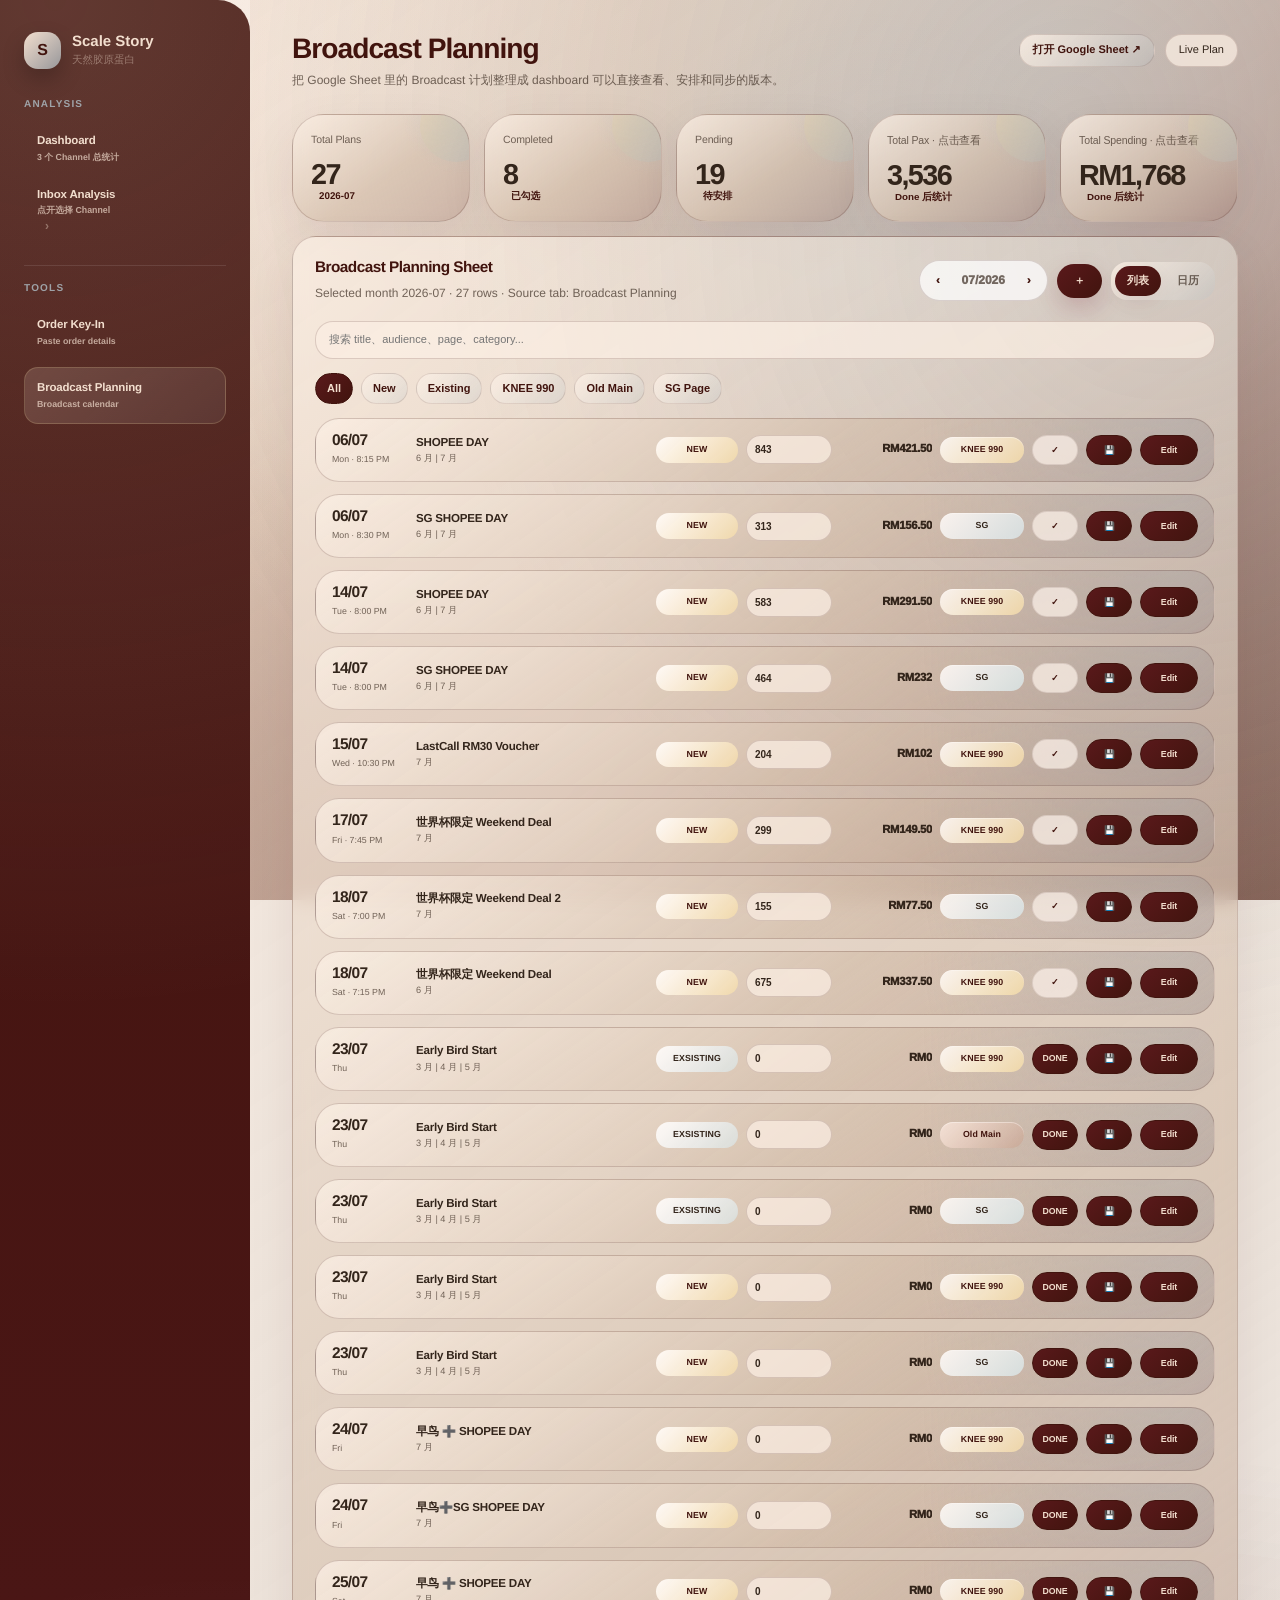
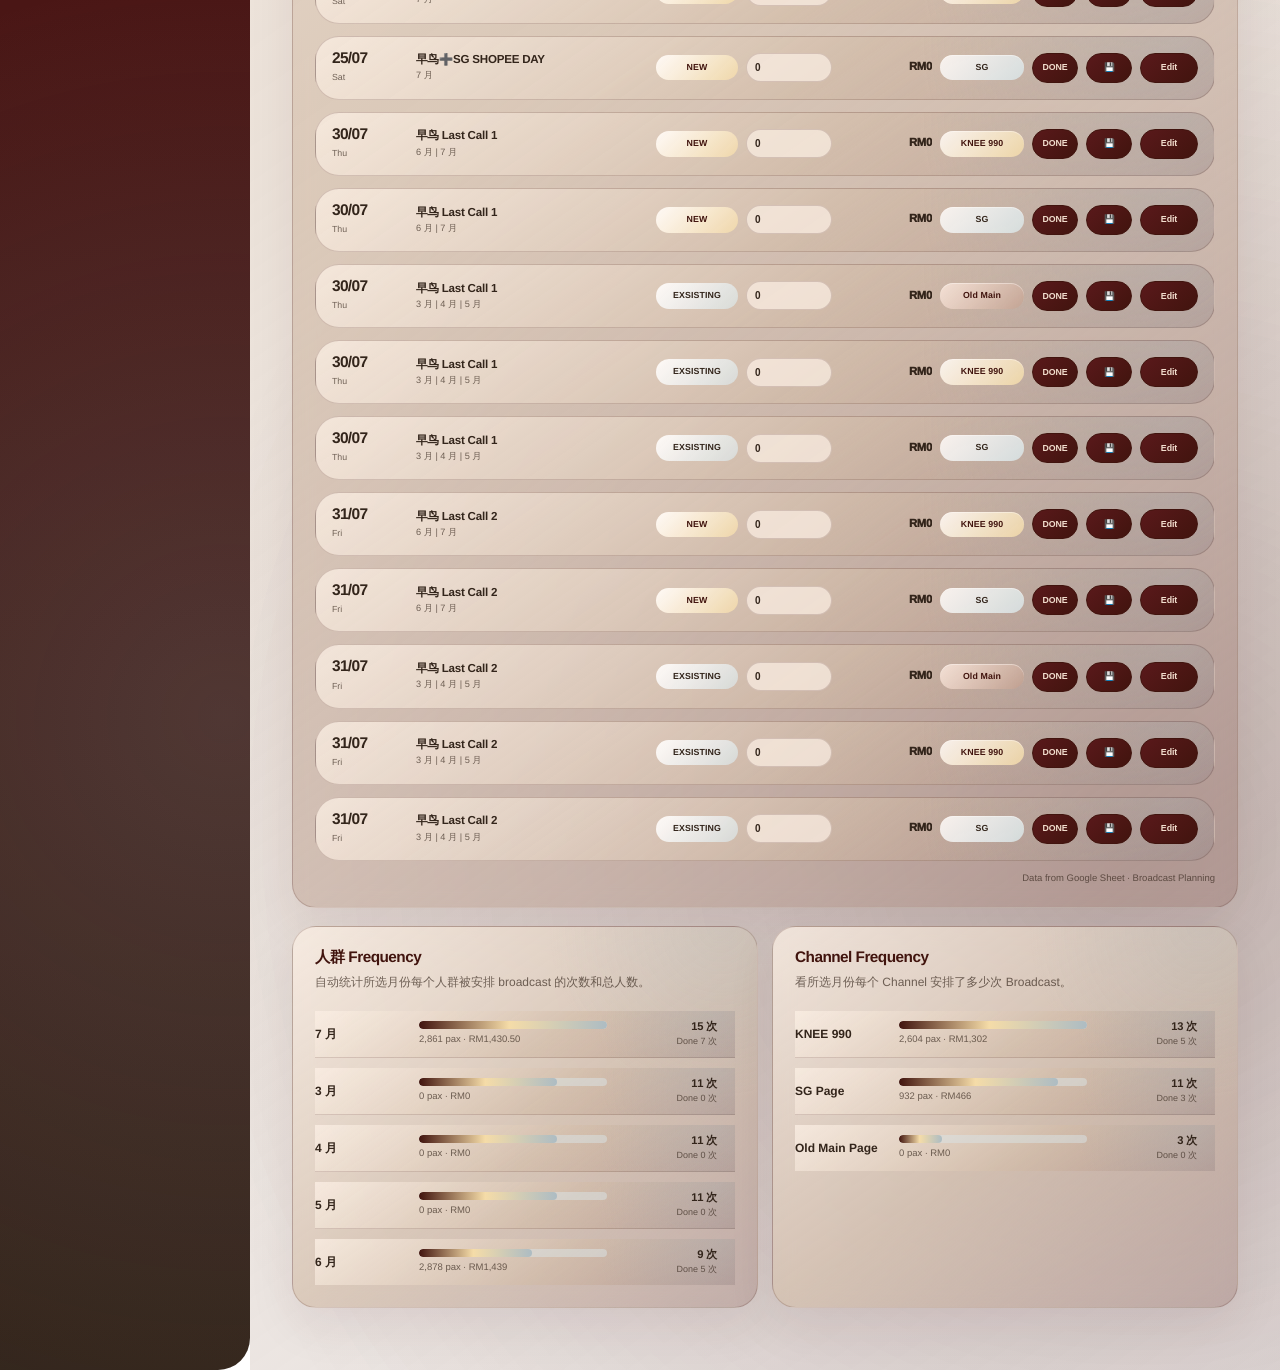
==== broadcast-planning-preview.html @ 32d2777b "Approved dashboard version before authentication" ====
<!doctype html>
<html lang="zh-Hans">
<head>
  <meta charset="utf-8" />
  <meta name="viewport" content="width=device-width, initial-scale=1" />
  <title>Scale Story · Broadcast Planning</title>
  <style>
    :root {
      --ink:#2a1419;
      --muted:#8f7379;
      --cream:#fbf4ef;
      --card:rgba(255,250,247,.9);
      --wine:#6f1027;
      --wine-dark:#2a0610;
      --wine-soft:#ead0d6;
      --gold:#c99a45;
      --rose:#b94f62;
      --pink:#f6dbe2;
      --blush:#f5e5e4;
      --line:#ead9d6;
    }
    * { box-sizing:border-box; }
    body {
      margin:0;
      min-width:1080px;
      color:var(--ink);
      font-family:Inter, ui-sans-serif, -apple-system, BlinkMacSystemFont, "Segoe UI", "PingFang SC", sans-serif;
      background:
        radial-gradient(circle at 76% 2%, rgba(111,16,39,.18), transparent 32%),
        radial-gradient(circle at 13% 88%, rgba(201,154,69,.16), transparent 28%),
        linear-gradient(135deg, #fff8f2 0%, #f5e7e2 52%, #f9f1eb 100%);
    }
    .shell { display:grid; grid-template-columns:250px 1fr; min-height:100vh; }
    aside {
      width:250px;
      min-width:250px;
      flex:none;
      padding:32px 24px;
      background:
        radial-gradient(circle at 20% 0%, rgba(201,154,69,.18), transparent 32%),
        linear-gradient(180deg, #350713 0%, #1d050b 100%);
      color:white;
      display:flex;
      flex-direction:column;
    }
    .brand { display:flex; align-items:center; gap:11px; margin-bottom:30px; }
    .logo {
      width:37px; height:37px; border-radius:12px;
      background:linear-gradient(135deg,var(--gold),#f0d39a);
      color:var(--wine-dark); display:grid; place-items:center;
      font-weight:900; box-shadow:0 10px 22px rgba(0,0,0,.22);
    }
    .brand strong { display:block; font-size:15px; }
    .brand span { font-size:11px; opacity:.58; }
    .account-label { margin:0 0 9px; color:rgba(255,255,255,.48); font-size:10px; font-weight:800; letter-spacing:.12em; }
    .account-list, .tool-list { display:grid; gap:6px; }
    .side-button, .tool-list a {
      display:block;
      width:100%;
      border:1px solid transparent;
      background:transparent;
      color:rgba(255,255,255,.72);
      padding:11px 12px;
      border-radius:12px;
      min-height:47px;
      text-align:left;
      text-decoration:none;
      cursor:pointer;
      font:inherit;
      transition:none;
    }
    .side-button:hover, .tool-list a:hover { border-color:transparent; background:transparent; color:rgba(255,255,255,.72); }
    .side-button.active, .tool-list a.active {
      border-color:rgba(255,255,255,.14);
      background:rgba(255,255,255,.12);
      color:rgba(255,255,255,.72);
    }
    .account-list > a.side-button.active { color:rgba(255,255,255,.72); }
    .side-button b, .tool-list a b { display:block; font-size:12px; line-height:1.35; }
    .side-button small, .tool-list a span { display:block; margin-top:4px; font-size:9px; opacity:.62; font-weight:650; }
    .analysis-toggle { display:flex; align-items:center; justify-content:space-between; }
    .analysis-toggle .chevron { opacity:.45; }
    .channel-list { margin:2px 0 4px 10px; padding-left:8px; border-left:1px solid rgba(255,255,255,.12); display:grid; gap:6px; }
    .channel-list[hidden] { display:none !important; }
    .channel-list button { min-height:42px; padding:9px 10px; font-size:11px; }
    .side-sections { margin-top:25px; padding-top:17px; border-top:1px solid rgba(255,255,255,.1); }
    aside .side-button,
    aside .tool-list a,
    aside .channel-list a,
    aside .channel-list button {
      border-color:transparent !important;
      background:transparent !important;
      color:rgba(255,255,255,.72) !important;
      font-size:12px !important;
      transform:none !important;
      box-shadow:none !important;
      transition:none !important;
    }
    aside .account-list > .side-button,
    aside .tool-list > a {
      height:57px !important;
      min-height:57px !important;
    }
    aside .channel-list a,
    aside .channel-list button {
      height:45px !important;
      min-height:45px !important;
      font-size:11px !important;
    }
    aside .side-button:hover,
    aside .tool-list a:hover,
    aside .channel-list a:hover,
    aside .channel-list button:hover {
      border-color:transparent !important;
      background:transparent !important;
      color:rgba(255,255,255,.72) !important;
    }
    aside .side-button.active,
    aside .tool-list a.active,
    aside .channel-list a.active,
    aside .channel-list button.active {
      border-color:transparent !important;
      background:rgba(255,255,255,.12) !important;
      color:rgba(255,255,255,.72) !important;
    }
    main { padding:34px 42px 48px; }
    header { display:flex; align-items:flex-start; justify-content:space-between; margin-bottom:24px; }
    h1 { margin:0 0 7px; font-size:28px; letter-spacing:-.04em; color:var(--wine-dark); }
    .sub { color:var(--muted); font-size:13px; max-width:640px; line-height:1.6; }
    .header-actions { display:flex; gap:10px; align-items:center; }
    .pill, .ghost-button {
      padding:9px 13px;
      border-radius:999px;
      border:1px solid var(--line);
      background:rgba(255,255,255,.72);
      color:var(--ink);
      font-size:12px;
      text-decoration:none;
    }
    .ghost-button { color:var(--wine); font-weight:850; cursor:pointer; }
    .primary-button {
      border:0;
      padding:10px 17px;
      border-radius:999px;
      background:linear-gradient(135deg,var(--wine),#9b2942);
      color:white;
      font:inherit;
      font-size:11px;
      font-weight:900;
      letter-spacing:.03em;
      cursor:pointer;
      box-shadow:0 10px 24px rgba(111,16,39,.2);
    }
    .metrics { display:grid; grid-template-columns:repeat(5,1fr); gap:14px; margin-bottom:14px; }
    .card {
      background:var(--card);
      border:1px solid rgba(255,255,255,.72);
      box-shadow:0 18px 48px rgba(64,9,22,.08);
      border-radius:20px;
      backdrop-filter:blur(10px);
    }
    .metric { padding:19px 20px; position:relative; overflow:hidden; }
    button.metric { width:100%; text-align:left; color:inherit; font:inherit; cursor:pointer; }
    button.metric:hover { transform:translateY(-2px); border-color:#d8a8b2; box-shadow:0 18px 42px rgba(111,16,39,.14); }
    .metric::after {
      content:"";
      position:absolute;
      width:72px; height:72px; border-radius:50%;
      background:var(--tint,#f4dfe3);
      right:-23px; top:-25px; opacity:.58;
    }
    .metric label { display:block; font-size:12px; color:var(--muted); margin-bottom:13px; }
    .metric strong { font-size:30px; letter-spacing:-.05em; }
    .metric small { margin-left:8px; color:var(--wine); font-weight:800; font-size:11px; }
    .panel { padding:22px; }
    .panel-head { display:flex; align-items:flex-start; justify-content:space-between; gap:18px; margin-bottom:19px; }
    .panel h2 { font-size:15px; margin:0 0 6px; }
    .panel-head span { color:var(--muted); font-size:11px; line-height:1.6; }
    .toggle { display:flex; padding:4px; gap:4px; border-radius:16px; background:#f2e8e1; }
    .toggle button {
      border:0;
      border-radius:12px;
      padding:8px 12px;
      background:transparent;
      color:var(--muted);
      font:inherit;
      font-size:12px;
      font-weight:850;
      cursor:pointer;
    }
    .toggle button.active { background:white; color:var(--ink); box-shadow:0 8px 20px rgba(64,9,22,.07); }
    .filter-row { display:flex; flex-wrap:wrap; gap:8px; margin-bottom:14px; }
    .filter-row button {
      border:1px solid var(--line);
      background:rgba(255,255,255,.72);
      color:#6d555a;
      padding:8px 11px;
      border-radius:999px;
      font:inherit;
      font-size:11px;
      font-weight:850;
      cursor:pointer;
    }
    .filter-row button.active { color:var(--wine); background:#ffe9ef; border-color:#efc8d1; }
    .search-box {
      width:100%;
      border:1px solid var(--line);
      background:rgba(255,255,255,.7);
      border-radius:14px;
      padding:11px 13px;
      font:inherit;
      font-size:12px;
      margin-bottom:14px;
      outline:0;
    }
    .plan-list { display:grid; gap:10px; }
    .plan-row {
      display:grid;
      grid-template-columns:92px 1fr 100px 108px 92px 92px 80px 86px 62px;
      gap:14px;
      align-items:center;
      padding:14px 15px;
      border:1px solid var(--line);
      border-radius:18px;
      background:rgba(255,255,255,.63);
    }
    .plan-row:hover { border-color:#d8a8b2; box-shadow:0 12px 30px rgba(111,16,39,.08); }
    .date strong { display:block; font-size:18px; letter-spacing:-.04em; }
    .date span, .meta, .subtle { color:var(--muted); font-size:10px; }
    .title strong { display:block; font-size:13px; margin-bottom:4px; }
    .tag, .page-tag {
      justify-self:center;
      min-width:74px;
      text-align:center;
      padding:8px 12px;
      border-radius:999px;
      background:#f3ece6;
      color:#776761;
      font-size:10px;
      font-weight:900;
      text-transform:uppercase;
    }
    .tag.new { background:#ffe1e9; color:var(--wine); }
    .page-tag { background:#f9dfe7; color:#9a1736; text-transform:none; }
    .amount { text-align:right; font-weight:950; font-size:13px; }
    .pax-input {
      width:92px;
      border:1px solid var(--line);
      border-radius:12px;
      background:rgba(255,255,255,.82);
      padding:8px 10px;
      color:var(--ink);
      font:inherit;
      font-size:11px;
      font-weight:850;
      outline:0;
    }
    .done-toggle {
      justify-self:end;
      border:1px solid var(--line);
      background:rgba(255,255,255,.78);
      color:var(--muted);
      border-radius:999px;
      padding:8px 10px;
      font:inherit;
      font-size:10px;
      font-weight:900;
      cursor:pointer;
      white-space:nowrap;
    }
    .done-toggle.done { background:#fff0d8; color:#7d4c00; border-color:#ead4a8; }
    .copy-toggle {
      justify-self:end;
      border:1px solid #d8a8b2;
      background:rgba(255,255,255,.78);
      color:var(--wine);
      border-radius:999px;
      padding:8px 10px;
      font:inherit;
      font-size:10px;
      font-weight:900;
      cursor:pointer;
      white-space:nowrap;
    }
    .copy-toggle.saved { background:#ffe9ef; }
    .edit-toggle {
      justify-self:end;
      border:1px solid var(--line);
      background:rgba(255,255,255,.78);
      color:var(--muted);
      border-radius:999px;
      padding:8px 10px;
      font:inherit;
      font-size:10px;
      font-weight:900;
      cursor:pointer;
      white-space:nowrap;
    }
    .delete-button {
      border:1px solid #e3b9c1;
      background:#fff4f4;
      color:var(--wine);
      border-radius:999px;
      padding:10px 14px;
      font:inherit;
      font-size:11px;
      font-weight:900;
      cursor:pointer;
    }
    .copy-box {
      width:100%;
      min-height:82px;
      resize:vertical;
      border:1px solid var(--line);
      border-radius:15px;
      background:rgba(255,255,255,.72);
      padding:12px;
      color:var(--ink);
      font:inherit;
      font-size:12px;
      outline:0;
    }
    .copy-box:focus { border-color:#d8a8b2; box-shadow:0 0 0 3px rgba(111,16,39,.08); }
    .calendar { display:none; grid-template-columns:repeat(7,1fr); gap:10px; }
    .calendar.active { display:grid; }
    .calendar-weekday {
      padding:0 4px 4px;
      color:var(--muted);
      font-size:10px;
      font-weight:900;
      text-align:center;
      letter-spacing:.05em;
    }
    .day-card {
      min-height:128px;
      padding:12px;
      border:1px solid var(--line);
      border-radius:18px;
      background:rgba(255,255,255,.56);
    }
    .day-card.muted-day { opacity:.45; }
    .day-card h3 { margin:0 0 12px; font-size:15px; }
    .day-card h3 span { color:var(--muted); font-size:10px; font-weight:700; margin-left:5px; }
    .event {
      margin-top:9px;
      padding:10px;
      border-radius:11px;
      background:#fff4d3;
      border-left:4px solid var(--wine-dark);
      font-size:11px;
      line-height:1.4;
    }
    .event.new { background:#ffe8ef; border-left-color:var(--rose); }
    .event small { display:block; color:#765f65; margin-top:4px; }
    .no-event { color:#b3a2a6; font-size:10px; }
    .empty { color:#9c8a8f; padding:18px; text-align:center; }
    .sheet-note { margin-top:12px; color:var(--muted); font-size:10px; text-align:right; }
    .month-control {
      position:relative;
      display:inline-flex;
      align-items:center;
      gap:8px;
      padding:5px 10px;
      border:1px solid var(--line);
      border-radius:999px;
      background:rgba(255,255,255,.72);
      color:var(--wine);
      font-size:11px;
      font-weight:900;
    }
    .month-control button {
      border:0;
      background:transparent;
      color:var(--wine);
      cursor:pointer;
      font:inherit;
      font-size:17px;
      font-weight:950;
      padding:3px 6px;
    }
    .month-control span {
      min-width:80px;
      color:var(--ink);
      text-align:center;
      font-size:12px;
      font-weight:950;
      cursor:pointer;
      padding:5px 8px;
      border-radius:999px;
    }
    .month-control span:hover { background:#fff0f0; color:var(--wine); }
    .month-popover {
      position:absolute;
      top:calc(100% + 8px);
      right:0;
      z-index:30;
      width:238px;
      border:1px solid var(--line);
      border-radius:22px;
      background:rgba(255,250,248,.98);
      box-shadow:0 20px 45px rgba(62,10,27,.16);
      padding:12px;
    }
    .month-popover[hidden] { display:none; }
    .month-picker-grid { display:grid; grid-template-columns:repeat(4,1fr); gap:10px; }
    .month-choice {
      border:1px solid var(--line);
      background:rgba(255,255,255,.78);
      border-radius:14px;
      padding:12px;
      color:var(--ink);
      font:inherit;
      font-weight:900;
      cursor:pointer;
    }
    .month-choice.active { background:var(--wine); color:white; border-color:var(--wine); }
    .year-row { display:flex; align-items:center; justify-content:space-between; gap:10px; }
    .year-row button {
      border:1px solid var(--line);
      background:rgba(255,255,255,.78);
      color:var(--wine);
      width:36px;
      height:34px;
      border-radius:12px;
      font:inherit;
      font-weight:950;
      cursor:pointer;
    }
    .year-row strong {
      flex:1;
      text-align:center;
      padding:10px;
      border-radius:12px;
      background:#fff5f5;
    }
    .insights { display:grid; grid-template-columns:1fr 1fr; gap:14px; margin-top:18px; margin-bottom:14px; }
    .frequency-list { display:grid; gap:10px; }
    .frequency-row {
      display:grid;
      grid-template-columns:92px 1fr 110px;
      gap:12px;
      align-items:center;
      padding:10px 0;
      border-bottom:1px solid #edf0ec;
    }
    .frequency-row:last-child { border-bottom:0; }
    .frequency-row b { font-size:12px; }
    .frequency-row span { color:var(--muted); font-size:10px; }
    .frequency-numbers { display:grid; gap:2px; justify-items:end; font-size:10px; color:var(--muted); }
    .frequency-numbers b { color:var(--wine); font-size:12px; }
    .mini-track { height:8px; border-radius:999px; background:#edf0ec; overflow:hidden; }
    .mini-bar { height:100%; width:var(--w); border-radius:999px; background:linear-gradient(90deg,var(--wine),var(--rose)); }
    .form-panel { margin-bottom:14px; }
    .form-panel[hidden] { display:none; }
    .form-grid { display:grid; grid-template-columns:repeat(4,1fr); gap:12px; }
    .field { display:grid; gap:6px; }
    .field.wide { grid-column:span 2; }
    .field.full { grid-column:1 / -1; }
    .field label { color:var(--muted); font-size:10px; font-weight:850; letter-spacing:.04em; text-transform:uppercase; }
    .field input, .field select, .field textarea {
      width:100%;
      border:1px solid var(--line);
      border-radius:13px;
      background:rgba(255,255,255,.78);
      padding:11px 12px;
      color:var(--ink);
      font:inherit;
      font-size:12px;
      outline:0;
    }
    .quick-input {
      width:100%;
      min-height:62px;
      resize:vertical;
      border:1px solid var(--line);
      border-radius:15px;
      background:rgba(255,255,255,.78);
      padding:12px;
      color:var(--ink);
      font:inherit;
      font-size:12px;
      outline:0;
    }
    .field input:focus, .field select:focus, .field textarea:focus { border-color:#d8a8b2; box-shadow:0 0 0 3px rgba(111,16,39,.08); }
    .audience-picks { display:flex; flex-wrap:wrap; gap:7px; }
    .audience-picks label {
      display:inline-flex;
      align-items:center;
      gap:6px;
      padding:8px 10px;
      border:1px solid var(--line);
      border-radius:999px;
      background:rgba(255,255,255,.7);
      color:#6d555a;
      font-size:11px;
      font-weight:850;
      cursor:pointer;
    }
    .audience-picks input { width:auto; accent-color:var(--wine); }
    .form-actions { display:flex; justify-content:space-between; align-items:center; gap:12px; margin-top:14px; }
    .done-check {
      display:inline-flex;
      align-items:center;
      gap:8px;
      color:var(--muted);
      font-size:12px;
      font-weight:850;
    }
    .done-check input { width:16px; height:16px; accent-color:var(--wine); }
    .secondary-button {
      border:1px solid #d8a8b2;
      padding:10px 14px;
      border-radius:999px;
      background:rgba(255,255,255,.82);
      color:var(--wine);
      font:inherit;
      font-size:11px;
      font-weight:900;
      cursor:pointer;
    }
    .spend-preview {
      display:inline-flex;
      align-items:center;
      gap:8px;
      padding:9px 13px;
      border-radius:999px;
      background:#fff0f0;
      color:var(--wine);
      font-size:12px;
      font-weight:900;
    }
    .panel-actions { display:flex; align-items:center; gap:9px; }
    dialog { width:min(560px,calc(100vw - 40px)); max-height:min(82vh,720px); padding:0; border:0; border-radius:20px; color:var(--ink); box-shadow:0 28px 80px rgba(64,9,22,.28); overflow:hidden; }
    dialog::backdrop { background:rgba(42,6,16,.42); backdrop-filter:blur(3px); }
    .dialog-head { display:flex; align-items:center; justify-content:space-between; padding:18px 20px; border-bottom:1px solid var(--line); background:#fffafa; }
    .dialog-head h2 { margin:0; font-size:16px; }
    .dialog-head button { border:0; background:#f3e7e9; color:var(--ink); width:30px; height:30px; border-radius:9px; cursor:pointer; }
    .dialog-body { padding:18px 20px 20px; display:grid; gap:12px; }
    .channel-total-row { display:grid; grid-template-columns:1fr auto; gap:12px; padding:12px 0; border-bottom:1px solid #edf0ec; }
    .channel-total-row:last-child { border-bottom:0; }
    .channel-total-row b { font-size:13px; }
    .channel-total-row span { color:var(--muted); font-size:11px; }
    .detail-grid { display:grid; grid-template-columns:repeat(2,minmax(0,1fr)); gap:10px; }
    .detail-item { padding:12px; border-radius:16px; border:1px solid var(--line); background:rgba(255,250,247,.56); }
    .detail-item label { display:block; margin-bottom:5px; color:var(--muted); font-size:10px; font-weight:900; letter-spacing:.08em; text-transform:uppercase; }
    .detail-item strong { display:block; color:var(--ink); font-size:14px; line-height:1.25; word-break:break-word; }
    .detail-copy { padding:13px; border-radius:16px; border:1px solid var(--line); background:rgba(245,220,168,.22); color:var(--muted); font-size:12px; line-height:1.55; white-space:pre-wrap; max-height:150px; overflow:auto; }
    .detail-actions { display:flex; flex-wrap:wrap; justify-content:flex-end; gap:10px; padding-top:4px; }
    .event { cursor:pointer; border:0; text-align:left; width:100%; font:inherit; color:inherit; }
    .event:focus-visible { outline:2px solid var(--wine); outline-offset:3px; }
    .reminder-item { padding:12px; border-radius:14px; background:#fff4f4; border:1px solid #efd1d6; }
    .reminder-item b { display:block; margin-bottom:4px; }
    /* Sidebar lock: keep the left navigation visually identical on every page. */
    .shell { grid-template-columns:250px minmax(0,1fr) !important; }
    aside {
      width:250px !important;
      min-width:250px !important;
      max-width:250px !important;
      padding:32px 24px !important;
      background:
        radial-gradient(circle at 20% 0%, rgba(201,154,69,.18), transparent 32%),
        linear-gradient(180deg, #350713 0%, #1d050b 100%) !important;
      color:white !important;
      overflow:hidden !important;
    }
    aside, aside * { transition:none !important; animation:none !important; transform:none !important; box-sizing:border-box !important; }
    aside .brand { height:37px !important; margin:0 0 30px !important; gap:11px !important; }
    aside .brand strong { font-size:15px !important; line-height:1.25 !important; color:white !important; }
    aside .brand span { font-size:11px !important; line-height:1.25 !important; color:rgba(255,255,255,.58) !important; }
    aside .account-label,
    aside .side-title { height:12px !important; line-height:12px !important; margin:0 0 9px !important; color:rgba(255,255,255,.48) !important; font-size:10px !important; font-weight:850 !important; letter-spacing:.12em !important; }
    aside .account-list,
    aside .tool-list,
    aside .nav-list { display:grid !important; gap:6px !important; margin:0 !important; }
    aside .side-sections { margin-top:25px !important; padding-top:17px !important; border-top:1px solid rgba(255,255,255,.1) !important; }
    aside .side-button,
    aside .account-list > a,
    aside .account-list > button,
    aside .tool-list > a,
    aside .tool-list > button,
    aside .nav-list > a,
    aside .nav-list > button {
      display:flex !important;
      flex-direction:column !important;
      justify-content:center !important;
      align-items:flex-start !important;
      width:100% !important;
      height:57px !important;
      min-height:57px !important;
      max-height:57px !important;
      margin:0 !important;
      padding:0 12px !important;
      border:1px solid transparent !important;
      border-radius:14px !important;
      background:transparent !important;
      box-shadow:none !important;
      outline:none !important;
      color:rgba(255,255,255,.72) !important;
      text-align:left !important;
      text-decoration:none !important;
      font:inherit !important;
      font-size:12px !important;
      font-weight:850 !important;
      line-height:1.35 !important;
    }
    aside .analysis-toggle,
    aside .account-toggle { flex-direction:row !important; align-items:center !important; justify-content:space-between !important; }
    aside .analysis-toggle > span:first-child,
    aside .account-toggle > span:first-child { display:flex !important; flex-direction:column !important; justify-content:center !important; }
    aside .channel-list {
      display:grid !important;
      gap:6px !important;
      margin:2px 0 4px 10px !important;
      padding-left:8px !important;
      border-left:1px solid rgba(255,255,255,.12) !important;
    }
    aside .channel-list[hidden] { display:none !important; }
    aside .channel-list a,
    aside .channel-list button {
      display:flex !important;
      flex-direction:column !important;
      justify-content:center !important;
      align-items:flex-start !important;
      width:100% !important;
      height:45px !important;
      min-height:45px !important;
      max-height:45px !important;
      margin:0 !important;
      padding:0 10px !important;
      border:1px solid transparent !important;
      border-radius:12px !important;
      background:transparent !important;
      color:rgba(255,255,255,.72) !important;
      text-align:left !important;
      text-decoration:none !important;
      font:inherit !important;
      font-size:11px !important;
      font-weight:850 !important;
      line-height:1.35 !important;
      box-shadow:none !important;
      outline:none !important;
    }
    aside b { color:inherit !important; }
    aside b { display:block !important; margin:0 !important; font-size:12px !important; line-height:1.35 !important; font-weight:900 !important; }
    aside small,
    aside .tool-list a span,
    aside .nav-list small,
    aside .account-list small,
    aside .channel-list small { display:block !important; margin:4px 0 0 !important; color:rgba(255,255,255,.55) !important; font-size:9px !important; line-height:1.25 !important; font-weight:650 !important; opacity:1 !important; }
    aside a:hover,
    aside button:hover,
    aside a:focus,
    aside button:focus { background:transparent !important; border-color:transparent !important; color:rgba(255,255,255,.72) !important; box-shadow:none !important; outline:none !important; }
    aside a.active,
    aside button.active { background:rgba(255,255,255,.12) !important; border-color:transparent !important; color:rgba(255,255,255,.72) !important; box-shadow:none !important; }
    aside a[href$="index.html"].active b,
    aside a[href$="index.html"].active small { color:#f0d39a !important; }
    /* Broadcast layout repair: keep every row inside the Raw Oak panel. */
    main { overflow-x:hidden !important; }
    header { margin-top:0 !important; }
    .metrics {
      grid-template-columns:repeat(5, minmax(0, 1fr)) !important;
      gap:16px !important;
    }
    .metric {
      min-width:0 !important;
      padding:20px 20px !important;
    }
    .metric label,
    .metric small {
      overflow-wrap:anywhere !important;
    }
    .panel {
      max-width:100% !important;
      overflow:hidden !important;
      border-radius:24px !important;
    }
    .panel-head {
      align-items:center !important;
      gap:12px !important;
      flex-wrap:wrap !important;
    }
    .panel-actions {
      margin-left:auto !important;
      flex-wrap:wrap !important;
      justify-content:flex-end !important;
    }
    .plan-list {
      width:100% !important;
      overflow:hidden !important;
      gap:12px !important;
    }
    .plan-row {
      width:100% !important;
      max-width:100% !important;
      min-width:0 !important;
      overflow:hidden !important;
      grid-template-columns:76px minmax(150px, 1fr) 82px 86px 92px 84px 46px 46px 58px !important;
      gap:8px !important;
      padding:14px 16px !important;
      border-radius:20px !important;
    }
    .plan-row > * { min-width:0 !important; }
    .title strong,
    .title .meta {
      overflow:hidden !important;
      text-overflow:ellipsis !important;
    }
    .tag,
    .page-tag {
      min-width:0 !important;
      width:100% !important;
      padding:8px 8px !important;
      overflow:hidden !important;
      text-overflow:ellipsis !important;
      white-space:nowrap !important;
    }
    .pax-input {
      width:100% !important;
      min-width:0 !important;
    }
    .amount {
      text-align:right !important;
      white-space:nowrap !important;
      overflow:hidden !important;
      text-overflow:ellipsis !important;
    }
    .done-toggle,
    .copy-toggle,
    .edit-toggle {
      justify-self:stretch !important;
      width:100% !important;
      min-width:0 !important;
      padding:8px 6px !important;
      text-align:center !important;
    }
    
  </style>
  <link rel="stylesheet" href="theme-luxe.css" />
</head>
<body>
  <div class="shell">
    <aside>
      <div class="brand">
        <div class="logo">S</div>
        <div><strong>Scale Story</strong><span>天然胶原蛋白</span></div>
      </div>

      <div class="account-label">ANALYSIS</div>
      <div class="account-list">
        <a class="side-button" href="http://127.0.0.1:4173/index.html"><b>Dashboard</b><small>3 个 Channel 总统计</small></a>
        <button class="side-button analysis-toggle" id="analysisToggle" type="button" aria-expanded="false" aria-controls="analysisChannels">
          <span><b>Inbox Analysis</b><small>点开选择 Channel</small></span>
          <span class="chevron">›</span>
        </button>
        <div class="channel-list" id="analysisChannels" hidden>
          <a class="side-button" href="http://127.0.0.1:4173/index.html?account=fb108701968299986"><b>Scalestory</b><small>天然胶原蛋白</small></a>
          <a class="side-button" href="http://127.0.0.1:4173/index.html?account=fb1177107122151553"><b>鳞记</b><small>Main Front</small></a>
          <a class="side-button" href="http://127.0.0.1:4173/index.html?account=fb701760706347255"><b>鳞记 SG</b><small>SG 997 WA</small></a>
        </div>
      </div>

      <div class="side-sections">
        <div class="account-label">TOOLS</div>
        <div class="tool-list">
          <a href="http://127.0.0.1:4173/order-sheet-preview.html"><b>Order Key-In</b><span>Paste order details</span></a>
          <a class="active" href="http://127.0.0.1:4173/broadcast-planning-preview.html"><b>Broadcast Planning</b><span>Broadcast calendar</span></a>
        </div>
      </div>
    </aside>

    <main>
      <header>
        <div>
          <h1>Broadcast Planning</h1>
          <div class="sub">把 Google Sheet 里的 Broadcast 计划整理成 dashboard 可以直接查看、安排和同步的版本。</div>
        </div>
        <div class="header-actions">
          <a class="ghost-button" target="_blank" rel="noreferrer" href="https://docs.google.com/spreadsheets/d/1kyNfmPbTQ39Bg5Nn2Eqtz5r-x7cdYmcM7dd6XZT8bwU/edit?gid=1673664470#gid=1673664470">打开 Google Sheet ↗</a>
          <span class="pill">Live Plan</span>
        </div>
      </header>

      <section class="metrics">
        <div class="card metric" style="--tint:#f3dfe4"><label>Total Plans</label><strong id="totalPlans">0</strong><small>JULY</small></div>
        <div class="card metric" style="--tint:#f4dfb4"><label>Completed</label><strong id="donePlans">0</strong><small>已勾选</small></div>
        <div class="card metric" style="--tint:#f3dfe4"><label>Pending</label><strong id="pendingPlans">0</strong><small>待安排</small></div>
        <button class="card metric" id="totalPaxCard" type="button" style="--tint:#f1e0d1"><label>Total Pax · 点击查看</label><strong id="totalPax">0</strong><small>Done 后统计</small></button>
        <button class="card metric" id="totalSpendCard" type="button" style="--tint:#f3dfe4"><label>Total Spending · 点击查看</label><strong id="totalSpend">RM0</strong><small>Done 后统计</small></button>
      </section>

      <section class="card panel form-panel" id="addPlanPanel" hidden>
        <div class="panel-head">
          <div>
            <h2>新增 Broadcast Plan</h2>
            <span>先安排日期、时间、主题、人群、category 和 channel；PAX 等当天走完后再回到列表补填。</span>
          </div>
          <button class="secondary-button" id="closeAddPlan" type="button">收起</button>
        </div>
        <form id="planForm">
          <div class="form-grid">
            <div class="field full">
              <label>Quick Paste</label>
              <textarea class="quick-input" id="quickPaste" placeholder="例：25/7 8pm | 早鸟 Last Call | NEW | 7月 | KNEE 990"></textarea>
            </div>
            <div class="field full" style="display:flex; justify-content:flex-end;">
              <button class="secondary-button" id="smartFill" type="button">Smart Fill</button>
            </div>
            <div class="field">
              <label>Date</label>
              <div class="date-field-control" data-date-picker="planDate">
                <input id="planDate" type="text" placeholder="dd/mm/yyyy" required autocomplete="off" readonly />
                <div class="date-popover" id="planDatePopover" hidden>
                  <div class="year-row">
                    <button id="planDatePrevYear" type="button">‹</button>
                    <strong id="planDatePickerYear">2026</strong>
                    <button id="planDateNextYear" type="button">›</button>
                  </div>
                  <div class="month-picker-grid" id="planDateMonthChoices"></div>
                  <div class="day-picker-grid" id="planDateDayChoices"></div>
                </div>
              </div>
            </div>
            <div class="field">
              <label>Time</label>
              <input id="planTime" type="text" placeholder="8:00 PM" />
            </div>
            <div class="field wide">
              <label>Title</label>
              <input id="planTitle" placeholder="例如：早鸟 Last Call" required />
            </div>
            <div class="field">
              <label>Category</label>
              <select id="planCategory">
                <option>NEW</option>
                <option>EXSISTING</option>
              </select>
            </div>
            <div class="field">
              <label>Channel</label>
              <select id="planPage">
                <option>KNEE 990</option>
                <option>Old Main Page</option>
                <option>SG Page</option>
              </select>
            </div>
            <div class="field full">
              <label>Target Audience</label>
              <div class="audience-picks" id="audiencePicks">
                <label><input type="checkbox" value="1 月" /> 1 月</label>
                <label><input type="checkbox" value="2 月" /> 2 月</label>
                <label><input type="checkbox" value="3 月" /> 3 月</label>
                <label><input type="checkbox" value="4 月" /> 4 月</label>
                <label><input type="checkbox" value="5 月" /> 5 月</label>
                <label><input type="checkbox" value="6 月" /> 6 月</label>
                <label><input type="checkbox" value="7 月" /> 7 月</label>
              </div>
            </div>
          </div>
          <div class="form-actions">
            <span class="subtle">PAX 和 Spending 之后在 Broadcast Planning Sheet 的那一行补填。</span>
            <button class="primary-button" type="submit">+ Add Plan</button>
          </div>
        </form>
      </section>

      <section class="card panel">
        <div class="panel-head">
          <div>
            <h2>Broadcast Planning Sheet</h2>
            <span id="sheetMeta">Synced 1 planning tab · Source tab: JULY Broadcast Planning</span>
          </div>
          <div class="panel-actions">
            <div class="month-control" aria-label="月份选择">
              <button id="prevMonth" type="button">‹</button>
              <span id="monthLabel" role="button" tabindex="0">2026-07</span>
              <button id="nextMonth" type="button">›</button>
              <div class="month-popover" id="monthPopover" hidden>
                <div class="year-row">
                  <button id="pickerPrevYear" type="button">‹</button>
                  <strong id="pickerYear">2026</strong>
                  <button id="pickerNextYear" type="button">›</button>
                </div>
                <div class="month-picker-grid" id="monthChoices"></div>
              </div>
            </div>
            <button class="primary-button" id="newPlan" type="button">＋</button>
            <div class="toggle">
              <button id="listView" class="active">列表</button>
              <button id="calendarView">日历</button>
            </div>
          </div>
        </div>

        <input class="search-box" id="search" placeholder="搜索 title、audience、page、category..." />

        <div class="filter-row">
          <button class="active" data-filter="all">All</button>
          <button data-filter="NEW">New</button>
          <button data-filter="EXSISTING">Existing</button>
          <button data-filter="KNEE 990">KNEE 990</button>
          <button data-filter="Old Main Page">Old Main</button>
          <button data-filter="SG Page">SG Page</button>
        </div>

        <div class="plan-list" id="planList"></div>
        <div class="calendar" id="calendar"></div>
        <div class="sheet-note" id="sourceNote"></div>
      </section>

      <section class="insights">
        <div class="card panel">
          <div class="panel-head">
            <div>
              <h2>人群 Frequency</h2>
              <span>自动统计所选月份每个人群被安排 broadcast 的次数和总人数。</span>
            </div>
          </div>
          <div class="frequency-list" id="audienceFrequency"></div>
        </div>
        <div class="card panel">
          <div class="panel-head">
            <div>
              <h2>Channel Frequency</h2>
              <span>看所选月份每个 Channel 安排了多少次 Broadcast。</span>
            </div>
          </div>
          <div class="frequency-list" id="pageFrequency"></div>
        </div>
      </section>
    </main>
  </div>

  <dialog id="paxDialog">
    <div class="dialog-head">
      <h2>Done Broadcast · Channel Pax</h2>
      <button type="button" data-close-dialog="paxDialog">×</button>
    </div>
    <div class="dialog-body" id="paxDialogBody"></div>
  </dialog>

  <dialog id="spendDialog">
    <div class="dialog-head">
      <h2>Done Broadcast · Channel Spending</h2>
      <button type="button" data-close-dialog="spendDialog">×</button>
    </div>
    <div class="dialog-body" id="spendDialogBody"></div>
  </dialog>

  <dialog id="reminderDialog">
    <div class="dialog-head">
      <h2>今天有 Broadcast 要安排</h2>
      <button type="button" data-close-dialog="reminderDialog">×</button>
    </div>
    <div class="dialog-body">
      <div id="reminderList"></div>
      <button class="primary-button" type="button" data-close-dialog="reminderDialog">我知道了</button>
    </div>
  </dialog>

  <dialog id="copyDialog">
    <div class="dialog-head">
      <h2>Broadcast 文案</h2>
      <button type="button" data-close-dialog="copyDialog">×</button>
    </div>
    <div class="dialog-body">
      <textarea class="copy-box" id="copyText" placeholder="把这个 broadcast 的文案存这里..."></textarea>
      <button class="primary-button" id="saveCopy" type="button">保存文案</button>
    </div>
  </dialog>

  <dialog id="broadcastDetailDialog">
    <div class="dialog-head">
      <h2 id="broadcastDetailTitle">Broadcast Details</h2>
      <button type="button" data-close-dialog="broadcastDetailDialog">×</button>
    </div>
    <div class="dialog-body" id="broadcastDetailBody"></div>
  </dialog>

  <dialog id="editDialog">
    <div class="dialog-head">
      <h2>Edit Broadcast Plan</h2>
      <button type="button" data-close-dialog="editDialog">×</button>
    </div>
    <div class="dialog-body">
      <div class="form-grid">
        <div class="field">
          <label>Date</label>
          <div class="date-field-control" data-date-picker="editDate">
            <input id="editDate" type="text" placeholder="dd/mm/yyyy" autocomplete="off" readonly />
            <div class="date-popover" id="editDatePopover" hidden>
              <div class="year-row">
                <button id="editDatePrevYear" type="button">‹</button>
                <strong id="editDatePickerYear">2026</strong>
                <button id="editDateNextYear" type="button">›</button>
              </div>
              <div class="month-picker-grid" id="editDateMonthChoices"></div>
              <div class="day-picker-grid" id="editDateDayChoices"></div>
            </div>
          </div>
        </div>
        <div class="field">
          <label>Time</label>
          <input id="editTime" type="text" placeholder="8:00 PM" />
        </div>
        <div class="field wide">
          <label>Title</label>
          <input id="editTitle" type="text" />
        </div>
        <div class="field">
          <label>Category</label>
          <select id="editCategory">
            <option>NEW</option>
            <option>EXSISTING</option>
          </select>
        </div>
        <div class="field">
          <label>Channel</label>
          <select id="editPage">
            <option>KNEE 990</option>
            <option>Old Main Page</option>
            <option>SG Page</option>
          </select>
        </div>
        <div class="field full">
          <label>Target Audience</label>
          <div class="audience-picks" id="editAudiencePicks">
            <label><input type="checkbox" value="1 月" /> 1 月</label>
            <label><input type="checkbox" value="2 月" /> 2 月</label>
            <label><input type="checkbox" value="3 月" /> 3 月</label>
            <label><input type="checkbox" value="4 月" /> 4 月</label>
            <label><input type="checkbox" value="5 月" /> 5 月</label>
            <label><input type="checkbox" value="6 月" /> 6 月</label>
            <label><input type="checkbox" value="7 月" /> 7 月</label>
          </div>
        </div>
      </div>
      <div class="form-actions">
        <button class="delete-button" id="deletePlan" type="button">删除</button>
        <button class="primary-button" id="saveEdit" type="button">保存修改</button>
      </div>
    </div>
  </dialog>

  <script>
    const sheetRows = [
      {done:true,date:"2026-07-06",time:"8:15 PM",title:"SHOPEE DAY",category:"NEW",audience:"6 月 | 7 月",pax:843,page:"KNEE 990",spend:421.5},
      {done:true,date:"2026-07-06",time:"8:30 PM",title:"SG SHOPEE DAY",category:"NEW",audience:"6 月 | 7 月",pax:313,page:"SG Page",spend:156.5},
      {done:true,date:"2026-07-14",time:"8:00 PM",title:"SHOPEE DAY",category:"NEW",audience:"6 月 | 7 月",pax:583,page:"KNEE 990",spend:291.5},
      {done:true,date:"2026-07-14",time:"8:00 PM",title:"SG SHOPEE DAY",category:"NEW",audience:"6 月 | 7 月",pax:464,page:"SG Page",spend:232},
      {done:true,date:"2026-07-15",time:"10:30 PM",title:"LastCall RM30 Voucher",category:"NEW",audience:"7 月",pax:204,page:"KNEE 990",spend:102},
      {done:true,date:"2026-07-17",time:"7:45 PM",title:"世界杯限定 Weekend Deal",category:"NEW",audience:"7 月",pax:299,page:"KNEE 990",spend:149.5},
      {done:true,date:"2026-07-18",time:"7:00 PM",title:"世界杯限定 Weekend Deal 2",category:"NEW",audience:"7 月",pax:155,page:"SG Page",spend:77.5},
      {done:true,date:"2026-07-18",time:"7:15 PM",title:"世界杯限定 Weekend Deal",category:"NEW",audience:"6 月",pax:675,page:"KNEE 990",spend:337.5},
      {done:false,date:"2026-07-23",time:"",title:"Early Bird Start",category:"EXSISTING",audience:"3 月 | 4 月 | 5 月",pax:0,page:"KNEE 990",spend:0},
      {done:false,date:"2026-07-23",time:"",title:"Early Bird Start",category:"EXSISTING",audience:"3 月 | 4 月 | 5 月",pax:0,page:"Old Main Page",spend:0},
      {done:false,date:"2026-07-23",time:"",title:"Early Bird Start",category:"EXSISTING",audience:"3 月 | 4 月 | 5 月",pax:0,page:"SG Page",spend:0},
      {done:false,date:"2026-07-23",time:"",title:"Early Bird Start",category:"NEW",audience:"3 月 | 4 月 | 5 月",pax:0,page:"KNEE 990",spend:0},
      {done:false,date:"2026-07-23",time:"",title:"Early Bird Start",category:"NEW",audience:"3 月 | 4 月 | 5 月",pax:0,page:"SG Page",spend:0},
      {done:null,date:"2026-07-24",time:"",title:"早鸟 ➕ SHOPEE DAY",category:"NEW",audience:"7 月",pax:0,page:"KNEE 990",spend:0},
      {done:null,date:"2026-07-24",time:"",title:"早鸟➕SG SHOPEE DAY",category:"NEW",audience:"7 月",pax:0,page:"SG Page",spend:0},
      {done:null,date:"2026-07-25",time:"",title:"早鸟 ➕ SHOPEE DAY",category:"NEW",audience:"7 月",pax:0,page:"KNEE 990",spend:0},
      {done:null,date:"2026-07-25",time:"",title:"早鸟➕SG SHOPEE DAY",category:"NEW",audience:"7 月",pax:0,page:"SG Page",spend:0},
      {done:false,date:"2026-07-30",time:"",title:"早鸟 Last Call 1",category:"NEW",audience:"6 月 | 7 月",pax:0,page:"KNEE 990",spend:0},
      {done:false,date:"2026-07-30",time:"",title:"早鸟 Last Call 1",category:"NEW",audience:"6 月 | 7 月",pax:0,page:"SG Page",spend:0},
      {done:false,date:"2026-07-30",time:"",title:"早鸟 Last Call 1",category:"EXSISTING",audience:"3 月 | 4 月 | 5 月",pax:0,page:"Old Main Page",spend:0},
      {done:false,date:"2026-07-30",time:"",title:"早鸟 Last Call 1",category:"EXSISTING",audience:"3 月 | 4 月 | 5 月",pax:0,page:"KNEE 990",spend:0},
      {done:false,date:"2026-07-30",time:"",title:"早鸟 Last Call 1",category:"EXSISTING",audience:"3 月 | 4 月 | 5 月",pax:0,page:"SG Page",spend:0},
      {done:false,date:"2026-07-31",time:"",title:"早鸟 Last Call 2",category:"NEW",audience:"6 月 | 7 月",pax:0,page:"KNEE 990",spend:0},
      {done:false,date:"2026-07-31",time:"",title:"早鸟 Last Call 2",category:"NEW",audience:"6 月 | 7 月",pax:0,page:"SG Page",spend:0},
      {done:false,date:"2026-07-31",time:"",title:"早鸟 Last Call 2",category:"EXSISTING",audience:"3 月 | 4 月 | 5 月",pax:0,page:"Old Main Page",spend:0},
      {done:false,date:"2026-07-31",time:"",title:"早鸟 Last Call 2",category:"EXSISTING",audience:"3 月 | 4 月 | 5 月",pax:0,page:"KNEE 990",spend:0},
      {done:false,date:"2026-07-31",time:"",title:"早鸟 Last Call 2",category:"EXSISTING",audience:"3 月 | 4 月 | 5 月",pax:0,page:"SG Page",spend:0}
    ];
    const STORAGE_KEY = "broadcastPlanningPreviewRows:v2";
    const EDITS_KEY = "broadcastPlanningPreviewEdits:v1";
    const DELETED_KEY = "broadcastPlanningPreviewDeleted:v1";
    const REMINDER_KEY = "broadcastPlanningReminderSeen:v1";
    const BASE_SHEET_ROW_COUNT = sheetRows.length;
    sheetRows.forEach((row, index) => {
      row.sheetRow = row.sheetRow || index + 2;
      row.preview = false;
    });
    try {
      const savedRows = JSON.parse(localStorage.getItem(STORAGE_KEY) || "[]");
      if (Array.isArray(savedRows)) sheetRows.push(...savedRows);
    } catch (error) {}
    function rowKey(row) {
      return [row.date, row.time, row.title, row.category, row.page, row.audience].join("||");
    }
    sheetRows.forEach(row => {
      row._key = row._key || rowKey(row);
    });
    try {
      const deletedRows = new Set(JSON.parse(localStorage.getItem(DELETED_KEY) || "[]"));
      for (let index = sheetRows.length - 1; index >= 0; index -= 1) {
        const row = sheetRows[index];
        if (!row.preview && deletedRows.has(row._key || rowKey(row))) sheetRows.splice(index, 1);
      }
    } catch (error) {}
    try {
      const savedEdits = JSON.parse(localStorage.getItem(EDITS_KEY) || "{}");
      sheetRows.forEach(row => {
        const edit = savedEdits[row._key || rowKey(row)];
        if (!edit) return;
        if (Object.prototype.hasOwnProperty.call(edit, "done")) row.done = edit.done;
        if (Object.prototype.hasOwnProperty.call(edit, "copy")) row.copy = edit.copy;
        if (Object.prototype.hasOwnProperty.call(edit, "date")) row.date = edit.date;
        if (Object.prototype.hasOwnProperty.call(edit, "time")) row.time = edit.time;
        if (Object.prototype.hasOwnProperty.call(edit, "title")) row.title = edit.title;
        if (Object.prototype.hasOwnProperty.call(edit, "category")) row.category = edit.category;
        if (Object.prototype.hasOwnProperty.call(edit, "page")) row.page = edit.page;
        if (Object.prototype.hasOwnProperty.call(edit, "audience")) row.audience = edit.audience;
        if (Object.prototype.hasOwnProperty.call(edit, "sheetRow")) row.sheetRow = Number(edit.sheetRow || 0);
        if (Object.prototype.hasOwnProperty.call(edit, "pax")) {
          row.pax = Number(edit.pax || 0);
          row.spend = row.pax * 0.5;
        }
      });
    } catch (error) {}

    let filter = "all";
    let mode = "list";
    let selectedMonth = "2026-07";
    const fmt = new Intl.DateTimeFormat("en-GB", { day:"numeric", month:"numeric" });
    const weekday = new Intl.DateTimeFormat("en", { weekday:"short" });

    function money(value) {
      return `RM${Number(value || 0).toLocaleString("en-MY", { minimumFractionDigits:value % 1 ? 2 : 0, maximumFractionDigits:2 })}`;
    }
    function escapeHtml(value) {
      return String(value ?? "")
        .replace(/&/g, "&amp;")
        .replace(/</g, "&lt;")
        .replace(/>/g, "&gt;")
        .replace(/"/g, "&quot;")
        .replace(/'/g, "&#39;");
    }
    function normalizeAudienceName(value) {
      return String(value || "").trim().replace(/^(\d{1,2})\s*月$/, "$1 月");
    }
    function splitAudience(value) {
      return String(value || "")
        .split("|")
        .map(item => normalizeAudienceName(item))
        .filter(Boolean);
    }
    function monthLabel(date) {
      const d = new Date(date + "T00:00:00");
      return `${d.getFullYear()}-${String(d.getMonth() + 1).padStart(2, "0")}`;
    }
    function formatMonthText(value) {
      const [year, month] = String(value || selectedMonth).split("-");
      return `${month}/${year}`;
    }
    function shiftMonth(offset) {
      const [year, month] = selectedMonth.split("-").map(Number);
      const d = new Date(year, month - 1 + offset, 1);
      selectedMonth = `${d.getFullYear()}-${String(d.getMonth() + 1).padStart(2, "0")}`;
      document.getElementById("monthLabel").textContent = formatMonthText(selectedMonth);
      document.getElementById("planDate").value = `01/${String(d.getMonth() + 1).padStart(2, "0")}/${d.getFullYear()}`;
      render();
    }
    let pickerYear = Number(selectedMonth.slice(0, 4));
    function renderMonthPicker() {
      document.getElementById("pickerYear").textContent = pickerYear;
      const months = ["Jan","Feb","Mar","Apr","May","Jun","Jul","Aug","Sep","Oct","Nov","Dec"];
      const monthChoicesEl = document.getElementById("monthChoices");
      monthChoicesEl.innerHTML = months.map((name, index) => {
        const value = `${pickerYear}-${String(index + 1).padStart(2, "0")}`;
        return `<button class="month-choice ${value === selectedMonth ? "active" : ""}" data-month="${value}" type="button">${name}</button>`;
      }).join("");
      monthChoicesEl.querySelectorAll(".month-choice").forEach(button => {
        button.onclick = event => {
          event.preventDefault();
          event.stopPropagation();
          chooseMonth(button.dataset.month);
        };
      });
    }
    function chooseMonth(value) {
      selectedMonth = value;
      document.getElementById("monthLabel").textContent = formatMonthText(selectedMonth);
      document.getElementById("planDate").value = `01/${selectedMonth.slice(5, 7)}/${selectedMonth.slice(0, 4)}`;
      document.getElementById("monthPopover").hidden = true;
      render();
    }
    function normalizePlanDate(value) {
      const raw = String(value || "").trim();
      const iso = raw.match(/^(\d{4})-(\d{2})-(\d{2})$/);
      if (iso) return raw;
      const slash = raw.match(/^(\d{1,2})[\/-](\d{1,2})(?:[\/-](\d{2,4}))?$/);
      if (slash) {
        const year = slash[3] ? (slash[3].length === 2 ? `20${slash[3]}` : slash[3]) : selectedMonth.slice(0, 4);
        return `${year}-${slash[2].padStart(2, "0")}-${slash[1].padStart(2, "0")}`;
      }
      return "";
    }
    function monthlyRows() {
      return sheetRows
        .map((row, index) => ({...row, index}))
        .filter(row => monthLabel(row.date) === selectedMonth);
    }
    function doneMonthlyRows() {
      return monthlyRows().filter(row => row.done === true);
    }
    function filteredRows() {
      const q = document.getElementById("search").value.trim().toLowerCase();
      return monthlyRows().filter(row => {
        const inFilter = filter === "all" || row.category === filter || row.page === filter;
        const text = `${row.title} ${row.audience} ${row.page} ${row.category} ${row.time}`.toLowerCase();
        return inFilter && (!q || text.includes(q));
      });
    }
    function updateMetrics() {
      const rows = monthlyRows();
      const doneRows = rows.filter(r => r.done === true);
      document.getElementById("totalPlans").textContent = rows.length;
      document.getElementById("donePlans").textContent = doneRows.length;
      document.getElementById("pendingPlans").textContent = rows.filter(r => r.done !== true).length;
      document.getElementById("totalPax").textContent = doneRows.reduce((sum, r) => sum + Number(r.pax || 0), 0).toLocaleString();
      document.getElementById("totalSpend").textContent = money(doneRows.reduce((sum, r) => sum + Number(r.spend || 0), 0));
      document.querySelectorAll(".metric small").forEach(small => {
        if (small.textContent === "JULY" || /^\d{4}-\d{2}$/.test(small.textContent)) small.textContent = selectedMonth;
      });
      document.getElementById("sheetMeta").textContent = `Selected month ${selectedMonth} · ${rows.length} rows · Source tab: Broadcast Planning`;
    }
    function renderFrequency(targetId, entries) {
      const max = Math.max(1, ...entries.map(item => item.planned));
      const target = document.getElementById(targetId);
      target.innerHTML = entries.length ? entries.map(item => `
        <div class="frequency-row">
          <b>${item.name}</b>
          <div>
            <div class="mini-track"><div class="mini-bar" style="--w:${Math.max(8, item.planned / max * 100)}%"></div></div>
            <span>${item.pax.toLocaleString()} pax · ${money(item.spend)}</span>
          </div>
          <div class="frequency-numbers">
            <b>${item.planned} 次</b>
            <span>Done ${item.done} 次</span>
          </div>
        </div>
      `).join("") : `<div class="empty">还没有 frequency 数据。</div>`;
    }
    function updateFrequency() {
      const audienceMap = new Map();
      const pageMap = new Map();
      monthlyRows().forEach(row => {
        splitAudience(row.audience).forEach(name => {
          const item = audienceMap.get(name) || {name, planned:0, done:0, pax:0, spend:0};
          item.planned += 1;
          if (row.done === true) item.done += 1;
          if (row.done === true) {
            item.pax += Number(row.pax || 0);
            item.spend += Number(row.spend || 0);
          }
          audienceMap.set(name, item);
        });
        const page = row.page || "—";
        const pageItem = pageMap.get(page) || {name:page, planned:0, done:0, pax:0, spend:0};
        pageItem.planned += 1;
        if (row.done === true) pageItem.done += 1;
        if (row.done === true) {
          pageItem.pax += Number(row.pax || 0);
          pageItem.spend += Number(row.spend || 0);
        }
        pageMap.set(page, pageItem);
      });
      const sortByCount = (a, b) => b.planned - a.planned || a.name.localeCompare(b.name);
      renderFrequency("audienceFrequency", Array.from(audienceMap.values()).sort(sortByCount));
      renderFrequency("pageFrequency", Array.from(pageMap.values()).sort(sortByCount));
    }
    function renderList() {
      const rows = filteredRows();
      const list = document.getElementById("planList");
      list.style.display = mode === "list" ? "grid" : "none";
      if (mode !== "list") return;
      list.innerHTML = rows.length ? rows.map(row => {
        const d = new Date(row.date + "T00:00:00");
        const catClass = row.category === "NEW" ? "new" : "existing";
        const pageClass = row.page === "SG Page" ? "sg" : row.page === "Old Main Page" ? "old-main" : "knee";
        return `
          <div class="plan-row">
            <div class="date"><strong>${fmt.format(d)}</strong><span>${weekday.format(d)}${row.time ? ` · ${row.time}` : ""}</span></div>
            <div class="title"><strong>${row.title}</strong><div class="meta">${row.audience || "—"}</div></div>
            <div class="tag ${catClass}">${row.category || "—"}</div>
            <input class="pax-input" data-index="${row.index}" type="number" min="0" step="1" value="${Number(row.pax || 0)}" placeholder="PAX" />
            <div class="amount">${money(row.spend)}</div>
            <div class="page-tag ${pageClass}">${row.page.replace(" Page","")}</div>
            <button class="done-toggle ${row.done === true ? "done" : ""}" data-index="${row.index}" type="button" ${row.done === true ? "disabled" : ""}>${row.done === true ? "✓" : "DONE"}</button>
            <button class="copy-toggle ${row.copy ? "saved" : ""}" data-index="${row.index}" type="button" title="${row.copy ? "Saved" : "Save copy"}" aria-label="${row.copy ? "Saved copy" : "Save copy"}">${row.copy ? "✓" : "💾"}</button>
            <button class="edit-toggle" data-index="${row.index}" type="button">Edit</button>
          </div>`;
      }).join("") : `<div class="empty">没有符合筛选的 Broadcast Plan。</div>`;
      document.getElementById("sourceNote").textContent = "Data from Google Sheet · Broadcast Planning";
    }
    function renderCalendar() {
      const cal = document.getElementById("calendar");
      cal.classList.toggle("active", mode === "calendar");
      if (mode !== "calendar") return;
      const grouped = filteredRows().reduce((acc, row) => {
        (acc[row.date] ||= []).push(row);
        return acc;
      }, {});
      const rows = filteredRows();
      const base = `${selectedMonth}-01`;
      const baseDate = new Date(base + "T00:00:00");
      const year = baseDate.getFullYear();
      const month = baseDate.getMonth();
      const first = new Date(year, month, 1);
      const startOffset = (first.getDay() + 6) % 7;
      const start = new Date(year, month, 1 - startOffset);
      const cells = [];
      for (let i = 0; i < 42; i++) {
        const d = new Date(start);
        d.setDate(start.getDate() + i);
        const key = `${d.getFullYear()}-${String(d.getMonth() + 1).padStart(2, "0")}-${String(d.getDate()).padStart(2, "0")}`;
        cells.push({date:key, current:d.getMonth() === month, rows:grouped[key] || []});
      }
      cal.innerHTML = ["Mon","Tue","Wed","Thu","Fri","Sat","Sun"].map(day => `<div class="calendar-weekday">${day}</div>`).join("") + cells.map(cell => {
        const d = new Date(cell.date + "T00:00:00");
        return `
          <div class="day-card ${cell.current ? "" : "muted-day"}">
            <h3>${fmt.format(d)} <span>${weekday.format(d)}</span></h3>
            ${cell.rows.length ? cell.rows.map(row => {
              const categoryClass = row.category === "NEW" ? "new" : "existing";
              const pageClass = row.page === "SG Page" ? "sg" : row.page === "Old Main Page" ? "old-main" : "knee";
              return `<button class="event ${categoryClass} ${pageClass}" data-index="${row.index}" type="button"><b>${escapeHtml(row.title)}</b><small>${escapeHtml(row.audience || "—")}</small><span class="event-tags"><em class="event-cat ${categoryClass}">${escapeHtml(row.category || "—")}</em><em class="event-page ${pageClass}">${escapeHtml((row.page || "—").replace(" Page",""))}</em></span></button>`;
            }).join("") : `<div class="no-event">No Broadcast</div>`}
          </div>`;
      }).join("");
      document.getElementById("sourceNote").textContent = `Calendar · ${monthLabel(base)} 完整月历`;
    }
    let activeDetailIndex = null;
    function openBroadcastDetail(index) {
      const row = sheetRows[index];
      if (!row) return;
      activeDetailIndex = index;
      const d = new Date(row.date + "T00:00:00");
      const catClass = row.category === "NEW" ? "new" : "existing";
      const pageClass = row.page === "SG Page" ? "sg" : row.page === "Old Main Page" ? "old-main" : "knee";
      document.getElementById("broadcastDetailTitle").textContent = row.title || "Broadcast Details";
      document.getElementById("broadcastDetailBody").innerHTML = `
        <div class="detail-grid">
          <div class="detail-item"><label>日期 / 时间</label><strong>${escapeHtml(fmt.format(d))} · ${escapeHtml(weekday.format(d))}${row.time ? ` · ${escapeHtml(row.time)}` : ""}</strong></div>
          <div class="detail-item"><label>人群</label><strong>${escapeHtml(row.audience || "—")}</strong></div>
          <div class="detail-item"><label>Category</label><strong><span class="tag ${catClass}">${escapeHtml(row.category || "—")}</span></strong></div>
          <div class="detail-item"><label>Channel</label><strong><span class="page-tag ${pageClass}">${escapeHtml((row.page || "—").replace(" Page",""))}</span></strong></div>
          <div class="detail-item"><label>Pax</label><strong>${Number(row.pax || 0).toLocaleString()} pax</strong></div>
          <div class="detail-item"><label>Spending</label><strong>${money(row.spend)}</strong></div>
          <div class="detail-item"><label>Status</label><strong>${row.done === true ? "✓ Done" : "Pending"}</strong></div>
          <div class="detail-item"><label>Sheet Row</label><strong>${row.sheetRow ? `Row ${row.sheetRow}` : "Not synced yet"}</strong></div>
        </div>
        <div class="detail-copy">${row.copy ? escapeHtml(row.copy) : "还没有保存 Broadcast 文案。"}</div>
        <div class="detail-actions">
          <button class="copy-toggle ${row.copy ? "saved" : ""}" id="detailCopy" type="button">${row.copy ? "✓ Saved" : "💾 Save"}</button>
          <button class="edit-toggle" id="detailEdit" type="button">Edit</button>
          <button class="done-toggle ${row.done === true ? "done" : ""}" id="detailDone" type="button" ${row.done === true ? "disabled" : ""}>${row.done === true ? "✓ Done" : "DONE"}</button>
        </div>
      `;
      const dialog = document.getElementById("broadcastDetailDialog");
      if (!dialog.open) dialog.showModal();
    }
    function render() {
      updateMetrics();
      updateFrequency();
      renderList();
      renderCalendar();
    }

    function savePreviewRows() {
      localStorage.setItem(STORAGE_KEY, JSON.stringify(sheetRows.filter(row => row.preview === true)));
    }
    function saveRowEdits() {
      const edits = {};
      sheetRows.filter(row => !row.preview).forEach(row => {
        edits[row._key || rowKey(row)] = {
          done: row.done === true,
          date: row.date,
          time: row.time || "",
          title: row.title || "",
          category: row.category || "",
          audience: row.audience || "",
          pax: Number(row.pax || 0),
          page: row.page || "",
          sheetRow: Number(row.sheetRow || 0),
          copy: row.copy || ""
        };
      });
      localStorage.setItem(EDITS_KEY, JSON.stringify(edits));
    }
    function selectedAudience() {
      return Array.from(document.querySelectorAll("#audiencePicks input:checked")).map(input => input.value).join(" | ");
    }
    function selectedAudienceFrom(containerId) {
      return Array.from(document.querySelectorAll(`#${containerId} input:checked`)).map(input => input.value).join(" | ");
    }
    function setAudienceChecks(containerId, audience) {
      const selected = new Set(splitAudience(audience));
      document.querySelectorAll(`#${containerId} input`).forEach(input => {
        input.checked = selected.has(input.value);
      });
    }
    function displayInputDate(isoDate) {
      const [year, month, day] = String(isoDate || "").split("-");
      return year && month && day ? `${day}/${month}/${year}` : "";
    }
    function isoFromDisplayDate(value) {
      return normalizePlanDate(value);
    }
    function displayFromParts(year, month, day) {
      return `${String(day).padStart(2, "0")}/${String(month).padStart(2, "0")}/${year}`;
    }
    function setupDateFieldPicker(inputId) {
      const input = document.getElementById(inputId);
      const popover = document.getElementById(`${inputId}Popover`);
      const yearEl = document.getElementById(`${inputId}PickerYear`);
      const monthChoices = document.getElementById(`${inputId}MonthChoices`);
      const dayChoices = document.getElementById(`${inputId}DayChoices`);
      const prevYear = document.getElementById(`${inputId}PrevYear`);
      const nextYear = document.getElementById(`${inputId}NextYear`);
      let pickerYear = Number(selectedMonth.slice(0, 4));
      let pickerMonth = Number(selectedMonth.slice(5, 7));
      function selectedParts() {
        const iso = isoFromDisplayDate(input.value) || `${selectedMonth}-01`;
        const [year, month, day] = iso.split("-").map(Number);
        return {year, month, day};
      }
      function renderPicker() {
        const selected = selectedParts();
        yearEl.textContent = pickerYear;
        const months = ["Jan","Feb","Mar","Apr","May","Jun","Jul","Aug","Sep","Oct","Nov","Dec"];
        monthChoices.innerHTML = months.map((name, index) => {
          const month = index + 1;
          const active = month === pickerMonth;
          return `<button class="month-choice ${active ? "active" : ""}" data-month="${month}" type="button">${name}</button>`;
        }).join("");
        const daysInMonth = new Date(pickerYear, pickerMonth, 0).getDate();
        dayChoices.innerHTML = Array.from({length: daysInMonth}, (_, index) => {
          const day = index + 1;
          const active = pickerYear === selected.year && pickerMonth === selected.month && day === selected.day;
          return `<button class="day-choice ${active ? "active" : ""}" data-day="${day}" type="button">${day}</button>`;
        }).join("");
        monthChoices.querySelectorAll("[data-month]").forEach(button => {
          button.onclick = event => {
            event.preventDefault();
            event.stopPropagation();
            pickerMonth = Number(button.dataset.month);
            renderPicker();
          };
        });
        dayChoices.querySelectorAll("[data-day]").forEach(button => {
          button.onclick = event => {
            event.preventDefault();
            event.stopPropagation();
            input.value = displayFromParts(pickerYear, pickerMonth, Number(button.dataset.day));
            popover.hidden = true;
            input.dispatchEvent(new Event("change", {bubbles:true}));
          };
        });
      }
      function openPicker() {
        document.querySelectorAll(".date-popover").forEach(panel => {
          if (panel !== popover) panel.hidden = true;
        });
        document.querySelectorAll(".date-field-control.open-up").forEach(control => control.classList.remove("open-up"));
        const selected = selectedParts();
        pickerYear = selected.year;
        pickerMonth = selected.month;
        renderPicker();
        popover.hidden = false;
        requestAnimationFrame(() => {
          const rect = popover.getBoundingClientRect();
          const inputRect = input.getBoundingClientRect();
          const spaceBelow = window.innerHeight - inputRect.bottom;
          const spaceAbove = inputRect.top;
          input.parentElement.classList.toggle("open-up", rect.bottom > window.innerHeight && spaceAbove > spaceBelow);
        });
      }
      input.addEventListener("click", event => {
        event.stopPropagation();
        openPicker();
      });
      input.addEventListener("pointerdown", event => {
        event.stopPropagation();
        openPicker();
      });
      input.parentElement.addEventListener("click", event => {
        if (event.target.closest(".date-popover")) return;
        event.stopPropagation();
        openPicker();
      });
      input.parentElement.addEventListener("pointerdown", event => {
        if (event.target.closest(".date-popover")) return;
        event.stopPropagation();
        openPicker();
      });
      prevYear.addEventListener("click", event => {
        event.stopPropagation();
        pickerYear -= 1;
        renderPicker();
      });
      nextYear.addEventListener("click", event => {
        event.stopPropagation();
        pickerYear += 1;
        renderPicker();
      });
      monthChoices.addEventListener("click", event => {
        const button = event.target.closest("[data-month]");
        if (!button) return;
        event.stopPropagation();
        pickerMonth = Number(button.dataset.month);
        renderPicker();
      });
      dayChoices.addEventListener("click", event => {
        const button = event.target.closest("[data-day]");
        if (!button) return;
        event.stopPropagation();
        input.value = displayFromParts(pickerYear, pickerMonth, Number(button.dataset.day));
        popover.hidden = true;
        input.dispatchEvent(new Event("change", {bubbles:true}));
      });
      popover.addEventListener("pointerdown", event => {
        const monthButton = event.target.closest(".month-choice[data-month]");
        if (monthButton) {
          event.preventDefault();
          event.stopPropagation();
          pickerMonth = Number(monthButton.dataset.month);
          renderPicker();
          return;
        }
        const dayButton = event.target.closest(".day-choice[data-day]");
        if (dayButton) {
          event.preventDefault();
          event.stopPropagation();
          input.value = displayFromParts(pickerYear, pickerMonth, Number(dayButton.dataset.day));
          popover.hidden = true;
          input.dispatchEvent(new Event("change", {bubbles:true}));
        }
      }, true);
    }
    function persistRow(row) {
      if (row?.preview) savePreviewRows();
      else saveRowEdits();
    }
    function planPayload(row) {
      return {
        sheetRow: Number(row.sheetRow || 0),
        done: row.done === true,
        date: row.date || "",
        time: row.time || "",
        title: row.title || "",
        category: row.category || "",
        audience: row.audience || "",
        pax: Number(row.pax || 0),
        spend: Number(row.spend || 0),
        page: row.page || "",
        copy: row.copy || ""
      };
    }
    async function syncBroadcastPlan(row, action = "update") {
      const response = await fetch("/api/broadcast-plan", {
        method: "POST",
        headers: {"Content-Type": "application/json"},
        body: JSON.stringify({action, plan: planPayload(row)})
      });
      const body = await response.json().catch(() => ({}));
      if (!response.ok || !body.ok) {
        throw new Error(body.error || body.result?.error || "Google Sheet sync failed");
      }
      const result = body.result || {};
      if (result.row) {
        row.sheetRow = Number(result.row);
        row.preview = false;
        row._key = row._key || rowKey(row);
        persistRow(row);
      }
      return result;
    }
    async function syncWithNotice(row, action = "update", successText = "") {
      try {
        const result = await syncBroadcastPlan(row, action);
        if (successText) alert(successText.replace("{sheet}", result.sheet || "JULY Broadcast Planning").replace("{row}", result.row || row.sheetRow || "—"));
        return true;
      } catch (error) {
        alert(`Google Sheet 暂时没有同步成功：${error.message || error}`);
        return false;
      }
    }
    function markRowDeleted(row) {
      if (!row || row.preview) return;
      try {
        const deletedRows = new Set(JSON.parse(localStorage.getItem(DELETED_KEY) || "[]"));
        deletedRows.add(row._key || rowKey(row));
        localStorage.setItem(DELETED_KEY, JSON.stringify(Array.from(deletedRows)));
      } catch (error) {}
    }
    let activeEditIndex = null;
    function openEditDialog(index) {
      const row = sheetRows[index];
      if (!row) return;
      activeEditIndex = index;
      document.getElementById("editDate").value = displayInputDate(row.date);
      document.getElementById("editTime").value = row.time || "";
      document.getElementById("editTitle").value = row.title || "";
      document.getElementById("editCategory").value = row.category || "NEW";
      document.getElementById("editPage").value = row.page || "KNEE 990";
      setAudienceChecks("editAudiencePicks", row.audience);
      document.getElementById("editDialog").showModal();
    }
    function focusForm() {
      const panel = document.getElementById("addPlanPanel");
      panel.hidden = false;
      panel.scrollIntoView({behavior:"smooth", block:"start"});
      setTimeout(() => document.getElementById("planTitle").focus(), 250);
    }

    const analysisToggle = document.getElementById("analysisToggle");
    const analysisChannels = document.getElementById("analysisChannels");
    function setAnalysisDropdown(open) {
      analysisToggle.classList.toggle("open", open);
      analysisToggle.setAttribute("aria-expanded", String(open));
      analysisChannels.hidden = !open;
    }
    analysisToggle.addEventListener("click", event => {
      event.preventDefault();
      event.stopPropagation();
      setAnalysisDropdown(analysisChannels.hidden);
    });
    setAnalysisDropdown(false);
    document.querySelectorAll("a.active").forEach(link => {
      link.addEventListener("click", event => event.preventDefault());
    });
    document.querySelectorAll(".filter-row button").forEach(btn => {
      btn.addEventListener("click", () => {
        document.querySelectorAll(".filter-row button").forEach(b => b.classList.remove("active"));
        btn.classList.add("active");
        filter = btn.dataset.filter;
        render();
      });
    });
    document.getElementById("search").addEventListener("input", render);
    document.getElementById("planForm").addEventListener("submit", async event => {
      event.preventDefault();
      const row = {
        preview: true,
        done: false,
        date: normalizePlanDate(document.getElementById("planDate").value),
        time: document.getElementById("planTime").value,
        title: document.getElementById("planTitle").value.trim(),
        category: document.getElementById("planCategory").value,
        audience: selectedAudience(),
        pax: 0,
        page: document.getElementById("planPage").value,
        spend: 0
      };
      if (!row.date || !row.title) return;
      sheetRows.push(row);
      selectedMonth = monthLabel(row.date);
      savePreviewRows();
      await syncWithNotice(row, "append", "已同步到 Google Sheet：{sheet} row {row}");
      event.target.reset();
      document.getElementById("planDate").value = `01/${selectedMonth.slice(5, 7)}/${selectedMonth.slice(0, 4)}`;
      document.getElementById("addPlanPanel").hidden = true;
      render();
    });
    function parseQuickDate(value) {
      const now = new Date();
      const text = String(value || "");
      const match = text.match(/(\d{1,2})[\/-](\d{1,2})(?:[\/-](\d{2,4}))?/);
      if (!match) return "";
      const day = match[1].padStart(2, "0");
      const month = match[2].padStart(2, "0");
      const year = match[3] ? (match[3].length === 2 ? `20${match[3]}` : match[3]) : now.getFullYear();
      return `${year}-${month}-${day}`;
    }
    function parseQuickTime(value) {
      const text = String(value || "").toLowerCase();
      const match = text.match(/(\d{1,2})(?::(\d{2}))?\s*(am|pm)?/);
      if (!match) return "";
      let hour = Number(match[1]);
      const minute = match[2] || "00";
      if (match[3] === "pm" && hour < 12) hour += 12;
      if (match[3] === "am" && hour === 12) hour = 0;
      return `${String(hour).padStart(2, "0")}:${minute}`;
    }
    function setAudienceFromText(text) {
      const found = new Set();
      String(text || "").replace(/(\d)\s*月/g, (_, month) => {
        found.add(`${month} 月`);
        return _;
      });
      document.querySelectorAll("#audiencePicks input").forEach(input => {
        input.checked = found.has(input.value);
      });
    }
    document.getElementById("smartFill").addEventListener("click", () => {
      const raw = document.getElementById("quickPaste").value.trim();
      if (!raw) return;
      const parts = raw.split("|").map(item => item.trim()).filter(Boolean);
      const first = parts[0] || raw;
      const date = parseQuickDate(raw);
      const time = parseQuickTime(raw.replace(/\d{1,2}[\/-]\d{1,2}(?:[\/-]\d{2,4})?/, ""));
      if (date) {
        const [year, month, day] = date.split("-");
        document.getElementById("planDate").value = `${day}/${month}/${year}`;
      }
      if (time) document.getElementById("planTime").value = time;
      document.getElementById("planTitle").value = parts[1] || raw.replace(first, "").replace(/\|/g, " ").trim();
      const category = parts.find(part => /^new$/i.test(part) || /exsisting|existing/i.test(part));
      if (category) document.getElementById("planCategory").value = /new/i.test(category) ? "NEW" : "EXSISTING";
      const page = parts.find(part => /knee|old|sg/i.test(part));
      if (page) {
        const normalized = /knee/i.test(page) ? "KNEE 990" : /old/i.test(page) ? "Old Main Page" : "SG Page";
        document.getElementById("planPage").value = normalized;
      }
      setAudienceFromText(raw);
    });
    document.getElementById("planList").addEventListener("change", async event => {
      const input = event.target.closest(".pax-input");
      if (!input) return;
      const index = Number(input.dataset.index);
      if (!Number.isInteger(index) || !sheetRows[index]) return;
      const pax = Math.max(0, Number(input.value || 0));
      sheetRows[index].pax = pax;
      sheetRows[index].spend = pax * 0.5;
      persistRow(sheetRows[index]);
      render();
      await syncWithNotice(sheetRows[index], sheetRows[index].sheetRow ? "update" : "append");
    });
    function renderPaxDialog() {
      const map = new Map();
      doneMonthlyRows().forEach(row => {
        const channel = row.page || "—";
        const item = map.get(channel) || {channel, pax:0, count:0, spend:0};
        item.pax += Number(row.pax || 0);
        item.count += 1;
        item.spend += Number(row.spend || 0);
        map.set(channel, item);
      });
      const rows = Array.from(map.values()).sort((a,b) => b.pax - a.pax || a.channel.localeCompare(b.channel));
      document.getElementById("paxDialogBody").innerHTML = rows.length ? rows.map(row => `
        <div class="channel-total-row">
          <div><b>${row.channel}</b></div>
          <strong>${row.pax.toLocaleString()} pax</strong>
        </div>
      `).join("") : `<div class="empty">这个月份还没有 Done 的 Broadcast Pax。</div>`;
      document.getElementById("paxDialog").showModal();
    }
    document.getElementById("totalPaxCard").addEventListener("click", renderPaxDialog);
    function renderSpendDialog() {
      const map = new Map();
      doneMonthlyRows().forEach(row => {
        const channel = row.page || "—";
        const item = map.get(channel) || {channel, pax:0, count:0, spend:0};
        item.pax += Number(row.pax || 0);
        item.count += 1;
        item.spend += Number(row.spend || 0);
        map.set(channel, item);
      });
      const rows = Array.from(map.values()).sort((a,b) => b.spend - a.spend || a.channel.localeCompare(b.channel));
      document.getElementById("spendDialogBody").innerHTML = rows.length ? rows.map(row => `
        <div class="channel-total-row">
          <div><b>${row.channel}</b></div>
          <strong>${money(row.spend)}</strong>
        </div>
      `).join("") : `<div class="empty">这个月份还没有 Done 的 Broadcast Spending。</div>`;
      document.getElementById("spendDialog").showModal();
    }
    document.getElementById("totalSpendCard").addEventListener("click", renderSpendDialog);
    let activeCopyIndex = null;
    function openCopyDialog(index) {
      activeCopyIndex = index;
      document.getElementById("copyText").value = sheetRows[index]?.copy || "";
      document.getElementById("copyDialog").showModal();
    }
    document.getElementById("saveCopy").addEventListener("click", async () => {
      if (!Number.isInteger(activeCopyIndex) || !sheetRows[activeCopyIndex]) return;
      sheetRows[activeCopyIndex].copy = document.getElementById("copyText").value;
      persistRow(sheetRows[activeCopyIndex]);
      await syncWithNotice(sheetRows[activeCopyIndex], sheetRows[activeCopyIndex].sheetRow ? "update" : "append");
      document.getElementById("copyDialog").close();
      render();
    });
    document.getElementById("saveEdit").addEventListener("click", async () => {
      if (!Number.isInteger(activeEditIndex) || !sheetRows[activeEditIndex]) return;
      const row = sheetRows[activeEditIndex];
      const date = normalizePlanDate(document.getElementById("editDate").value);
      const title = document.getElementById("editTitle").value.trim();
      if (!date || !title) {
        alert("请先填好日期和 Broadcast 名称。");
        return;
      }
      row.date = date;
      row.time = document.getElementById("editTime").value.trim();
      row.title = title;
      row.category = document.getElementById("editCategory").value;
      row.page = document.getElementById("editPage").value;
      row.audience = selectedAudienceFrom("editAudiencePicks");
      row.pax = Number(row.pax || 0);
      row.spend = row.pax * 0.5;
      selectedMonth = monthLabel(row.date);
      document.getElementById("monthLabel").textContent = formatMonthText(selectedMonth);
      persistRow(row);
      await syncWithNotice(row, row.sheetRow ? "update" : "append");
      document.getElementById("editDialog").close();
      render();
    });
    document.getElementById("deletePlan").addEventListener("click", async () => {
      if (!Number.isInteger(activeEditIndex) || !sheetRows[activeEditIndex]) return;
      const row = sheetRows[activeEditIndex];
      if (!confirm(`确定删除「${row.title}」吗？`)) return;
      if (row.sheetRow) {
        const synced = await syncWithNotice(row, "delete");
        if (!synced) return;
      }
      markRowDeleted(row);
      sheetRows.splice(activeEditIndex, 1);
      savePreviewRows();
      saveRowEdits();
      activeEditIndex = null;
      document.getElementById("editDialog").close();
      render();
    });
    document.getElementById("planList").addEventListener("click", async event => {
      const copyButton = event.target.closest(".copy-toggle");
      if (copyButton) {
        const index = Number(copyButton.dataset.index);
        if (Number.isInteger(index) && sheetRows[index]) openCopyDialog(index);
        return;
      }
      const editButton = event.target.closest(".edit-toggle");
      if (editButton) {
        const index = Number(editButton.dataset.index);
        if (Number.isInteger(index) && sheetRows[index]) openEditDialog(index);
        return;
      }
      const button = event.target.closest(".done-toggle");
      if (!button) return;
      const index = Number(button.dataset.index);
      if (!Number.isInteger(index) || !sheetRows[index]) return;
      if (sheetRows[index].done === true) return;
      sheetRows[index].done = true;
      persistRow(sheetRows[index]);
      render();
      await syncWithNotice(sheetRows[index], sheetRows[index].sheetRow ? "update" : "append");
    });
    document.getElementById("calendar").addEventListener("click", event => {
      const eventCard = event.target.closest(".event[data-index]");
      if (!eventCard) return;
      const index = Number(eventCard.dataset.index);
      if (Number.isInteger(index) && sheetRows[index]) openBroadcastDetail(index);
    });
    document.getElementById("broadcastDetailDialog").addEventListener("click", async event => {
      if (!Number.isInteger(activeDetailIndex) || !sheetRows[activeDetailIndex]) return;
      if (event.target.closest("#detailCopy")) {
        document.getElementById("broadcastDetailDialog").close();
        openCopyDialog(activeDetailIndex);
        return;
      }
      if (event.target.closest("#detailEdit")) {
        document.getElementById("broadcastDetailDialog").close();
        openEditDialog(activeDetailIndex);
        return;
      }
      if (event.target.closest("#detailDone")) {
        const row = sheetRows[activeDetailIndex];
        if (row.done === true) return;
        row.done = true;
        persistRow(row);
        render();
        openBroadcastDetail(activeDetailIndex);
        await syncWithNotice(row, row.sheetRow ? "update" : "append");
      }
    });
    document.getElementById("listView").addEventListener("click", () => {
      mode = "list";
      document.getElementById("listView").classList.add("active");
      document.getElementById("calendarView").classList.remove("active");
      render();
    });
    document.getElementById("calendarView").addEventListener("click", () => {
      mode = "calendar";
      document.getElementById("calendarView").classList.add("active");
      document.getElementById("listView").classList.remove("active");
      render();
    });
    document.querySelectorAll("[data-close-dialog]").forEach(button => {
      button.addEventListener("click", () => document.getElementById(button.dataset.closeDialog)?.close());
    });
    function todayKey() {
      return new Intl.DateTimeFormat("en-CA", {
        timeZone: "Asia/Kuala_Lumpur",
        year: "numeric",
        month: "2-digit",
        day: "2-digit"
      }).format(new Date());
    }
    function showTodayReminder() {
      const today = todayKey();
      const due = sheetRows.filter(row => row.date === today && row.done !== true);
      const key = `${REMINDER_KEY}:${today}:${due.map(row => row.title).join("|")}`;
      if (!due.length || localStorage.getItem(key) === "seen") return;
      document.getElementById("reminderList").innerHTML = due.map(row => `
        <div class="reminder-item">
          <b>${row.title}</b>
          <span>${row.time || "未设时间"} · ${row.audience || "—"} · ${row.page}</span>
        </div>
      `).join("");
      document.getElementById("reminderDialog").showModal();
      localStorage.setItem(key, "seen");
    }
    document.getElementById("newPlan").addEventListener("click", focusForm);
    document.getElementById("closeAddPlan").addEventListener("click", () => {
      document.getElementById("addPlanPanel").hidden = true;
    });
    document.getElementById("prevMonth").addEventListener("click", () => shiftMonth(-1));
    document.getElementById("nextMonth").addEventListener("click", () => shiftMonth(1));
    document.getElementById("monthLabel").addEventListener("click", () => {
      pickerYear = Number(selectedMonth.slice(0, 4));
      renderMonthPicker();
      document.getElementById("monthPopover").hidden = false;
    });
    document.querySelector(".month-control").addEventListener("pointerdown", event => {
      if (event.target.closest("#monthPopover, #prevMonth, #nextMonth")) return;
      pickerYear = Number(selectedMonth.slice(0, 4));
      renderMonthPicker();
      document.getElementById("monthPopover").hidden = false;
    }, true);
    document.getElementById("monthLabel").addEventListener("keydown", event => {
      if (event.key === "Enter" || event.key === " ") {
        event.preventDefault();
        pickerYear = Number(selectedMonth.slice(0, 4));
        renderMonthPicker();
        document.getElementById("monthPopover").hidden = false;
      }
    });
    document.getElementById("pickerPrevYear").addEventListener("click", () => {
      pickerYear -= 1;
      renderMonthPicker();
    });
    document.getElementById("pickerNextYear").addEventListener("click", () => {
      pickerYear += 1;
      renderMonthPicker();
    });
    document.getElementById("monthChoices").addEventListener("click", event => {
      const button = event.target.closest(".month-choice");
      if (button) chooseMonth(button.dataset.month);
    });
    document.getElementById("monthPopover").addEventListener("pointerdown", event => {
      const button = event.target.closest(".month-choice");
      if (!button) return;
      event.preventDefault();
      event.stopPropagation();
      chooseMonth(button.dataset.month);
    }, true);
    document.addEventListener("click", event => {
      const monthControl = event.target.closest(".month-control");
      if (!monthControl) document.getElementById("monthPopover").hidden = true;
      if (!event.target.closest(".date-field-control")) {
        document.querySelectorAll(".date-popover").forEach(panel => panel.hidden = true);
      }
    });
    setupDateFieldPicker("planDate");
    setupDateFieldPicker("editDate");
    document.getElementById("monthLabel").textContent = formatMonthText(selectedMonth);
    document.getElementById("planDate").value = `01/${selectedMonth.slice(5, 7)}/${selectedMonth.slice(0, 4)}`;
    render();
    showTodayReminder();
  </script>
</body>
</html>
---- theme-luxe.css ----
:root {
  --ink: #33251B !important;
  --muted: rgba(51, 37, 27, 0.68) !important;
  --cream: #F2DECE !important;
  --card: rgba(242, 222, 206, 0.90) !important;
  --wine: #41140E !important;
  --wine-dark: #33251B !important;
  --wine-soft: rgba(65, 20, 14, 0.18) !important;
  --gold: #EFD59D !important;
  --rose: #41140E !important;
  --pink: rgba(65, 20, 14, 0.14) !important;
  --blush: rgba(242, 222, 206, 0.68) !important;
  --line: rgba(65, 20, 14, 0.16) !important;
  --plaster: #F2DECE !important;
  --concrete: #ADBCC3 !important;
  --obsidian: #33251B !important;
  --accent-warm: #EFD59D !important;
  --accent-warm-soft: rgba(239, 213, 157, 0.54) !important;
  --accent-cool: #ADBCC3 !important;
  --accent-cool-deep: #ADBCC3 !important;
}

body {
  color: #33251B !important;
  background:
    radial-gradient(circle at 80% 4%, rgba(173, 188, 195, 0.48), transparent 31%),
    radial-gradient(circle at 66% 28%, rgba(173, 188, 195, 0.24), transparent 24%),
    radial-gradient(circle at 18% 10%, rgba(255, 248, 242, 0.70), transparent 32%),
    radial-gradient(circle at 38% 44%, rgba(210, 188, 168, 0.58), transparent 30%),
    radial-gradient(circle at 86% 82%, rgba(65, 20, 14, 0.52), transparent 40%),
    radial-gradient(circle at 8% 88%, rgba(65, 20, 14, 0.22), transparent 32%),
    linear-gradient(135deg, #F2DECE 0%, #D8BFAC 36%, #9B6B62 67%, #41140E 100%) !important;
  background-attachment: fixed !important;
}

body::before {
  content: "" !important;
  position: fixed !important;
  inset: 0 !important;
  pointer-events: none !important;
  z-index: -1 !important;
  background:
    linear-gradient(120deg, rgba(255, 255, 255, 0.26), transparent 34%),
    radial-gradient(circle at 68% 32%, rgba(173, 188, 195, 0.20), transparent 26%),
    radial-gradient(circle at 8% 92%, rgba(65, 20, 14, 0.22), transparent 30%) !important;
}

aside {
  background:
    radial-gradient(circle at 22% 0%, rgba(242, 222, 206, 0.18), transparent 34%),
    radial-gradient(circle at 90% 78%, rgba(173, 188, 195, 0.16), transparent 32%),
    linear-gradient(180deg, #41140E 0%, #4A1615 54%, #33251B 100%) !important;
  color: #F2DECE !important;
}

aside .logo {
  background:
    linear-gradient(135deg, #F2DECE 0%, rgba(173, 188, 195, 0.72) 100%) !important;
  color: #41140E !important;
}

aside .brand strong,
aside b {
  color: #F2DECE !important;
}

aside .brand span,
aside small,
aside .tool-list a span,
aside .nav-list small,
aside .account-list small,
aside .channel-list small {
  color: rgba(242, 222, 206, 0.70) !important;
}

aside .account-label,
aside .side-title {
  color: rgba(173, 188, 195, 0.82) !important;
}

aside a,
aside button,
aside .side-button,
aside .tool-list a,
aside .nav-list a,
aside .nav-list button,
aside .account-list button,
aside .channel-list a,
aside .channel-list button {
  color: rgba(242, 222, 206, 0.86) !important;
}

aside a:hover,
aside button:hover {
  color: #F2DECE !important;
  background: rgba(242, 222, 206, 0.10) !important;
}

aside a.active,
aside button.active,
aside .side-button.active,
aside .tool-list a.active,
aside .nav-list .active,
aside .account-list button.active,
aside .channel-list button.active,
aside .channel-list a.active {
  background: linear-gradient(135deg, rgba(242, 222, 206, 0.17), rgba(173, 188, 195, 0.10)) !important;
  border-color: rgba(239, 213, 157, 0.20) !important;
  color: #EFD59D !important;
}

main {
  background:
    radial-gradient(circle at 80% 4%, rgba(173, 188, 195, 0.28), transparent 32%),
    radial-gradient(circle at 86% 82%, rgba(65, 20, 14, 0.26), transparent 38%),
    linear-gradient(145deg, rgba(242, 222, 206, 0.58), rgba(210, 188, 168, 0.44) 48%, rgba(65, 20, 14, 0.10)) !important;
}

header,
.header-actions,
.confirmed-head,
.confirmed-controls,
.confirmed-date,
.date-control {
  overflow: visible !important;
}

header:has(.analysis-date-popover:not([hidden])),
.confirmed-panel:has(.analysis-date-popover:not([hidden])) {
  position: relative !important;
  z-index: 9000 !important;
}

h1,
h2,
.panel h2,
.summary h2,
.dialog-head h2 {
  color: #41140E !important;
}

.sub,
.panel-head span,
.metric label,
.meta,
.date span,
.history td,
table td,
table th,
.customer-sub,
.frequency-row span,
.no-event,
.calendar-weekday {
  color: rgba(51, 37, 27, 0.68) !important;
}

.card,
.panel,
dialog,
.month-popover,
.preview-card,
.confirmed,
.summary,
.history,
.blockers-panel {
  background:
    radial-gradient(circle at 92% 0%, rgba(173, 188, 195, 0.22), transparent 30%),
    linear-gradient(145deg, rgba(251, 239, 228, 0.76), rgba(210, 188, 168, 0.66) 54%, rgba(122, 69, 61, 0.25)) !important;
  border-color: rgba(65, 20, 14, 0.18) !important;
}

.metric,
.plan-row,
.day-card,
.frequency-row,
.customer,
.reason,
.order-row,
.preview-row,
.total-card,
.empty,
.blocker-section,
.section-row {
  background:
    radial-gradient(circle at 96% 0%, rgba(173, 188, 195, 0.30), transparent 30%),
    linear-gradient(145deg, rgba(251, 239, 228, 0.78), rgba(210, 188, 168, 0.64) 56%, rgba(122, 69, 61, 0.22)) !important;
  border-color: rgba(65, 20, 14, 0.18) !important;
}

.metric::after {
  background:
    linear-gradient(135deg, rgba(239, 213, 157, 0.54), rgba(173, 188, 195, 0.62)) !important;
}

.metric strong,
.title strong,
.date strong,
.amount,
.frequency-row b,
strong {
  color: #33251B !important;
}

input,
select,
textarea,
.search-box,
.pill,
.field,
.copy-box {
  background: rgba(251, 239, 228, 0.72) !important;
  border-color: rgba(65, 20, 14, 0.16) !important;
  color: #33251B !important;
}

input:focus,
select:focus,
textarea:focus,
.search-box:focus,
.copy-box:focus {
  border-color: #41140E !important;
  box-shadow: 0 0 0 3px rgba(65, 20, 14, 0.10) !important;
}

.run-button,
.primary-button,
.confirm-button,
button[type="submit"],
.customer-action,
.done-toggle,
.copy-toggle,
.edit-toggle,
.reason-count,
.filter-row button.active,
.toggle button.active,
.month-choice.active {
  background:
    linear-gradient(135deg, #5A191B 0%, #41140E 100%) !important;
  border-color: #41140E !important;
  color: #F2DECE !important;
}

.download-button,
.ghost-button,
.filter-row button,
.toggle,
.sheet-button,
.month-choice {
  background:
    linear-gradient(135deg, rgba(251, 239, 228, 0.84), rgba(173, 188, 195, 0.22)) !important;
  border-color: rgba(65, 20, 14, 0.12) !important;
  color: #41140E !important;
}

.filter-row button:hover,
.download-button:hover,
.ghost-button:hover,
.sheet-button:hover,
.month-choice:hover,
.day-choice:hover {
  background:
    linear-gradient(135deg, rgba(255, 250, 247, 0.96), rgba(216, 227, 229, 0.44)) !important;
}

.tag,
.page-tag,
.badge,
.event,
.done-toggle.done,
.copy-toggle.saved {
  background: rgba(250, 239, 231, 0.72) !important;
  border-color: rgba(65, 20, 14, 0.10) !important;
  color: #41140E !important;
}

.tag.new,
.tag.existing,
.page-tag,
.order-chip,
.tag-badge {
  background:
    linear-gradient(135deg, rgba(250, 239, 231, 0.92), rgba(210, 188, 168, 0.42)) !important;
  border-color: rgba(65, 20, 14, 0.10) !important;
  color: #41140E !important;
}

.page-tag {
  box-shadow: inset 0 1px 0 rgba(255, 250, 247, 0.42) !important;
}

.done-toggle.done,
.copy-toggle.saved {
  background: rgba(250, 239, 231, 0.74) !important;
  color: #41140E !important;
}

.rank {
  background:
    linear-gradient(135deg, rgba(173, 188, 195, 0.42), rgba(242, 222, 206, 0.36)) !important;
  color: #41140E !important;
}

.reason-count {
  background:
    linear-gradient(135deg, rgba(239, 213, 157, 0.42), rgba(173, 188, 195, 0.38)) !important;
  color: #41140E !important;
}

body:has(#planList) .tag.new {
  background:
    linear-gradient(135deg, rgba(255, 250, 247, 0.98), rgba(245, 220, 168, 0.78)) !important;
  border-color: rgba(220, 168, 92, 0.30) !important;
  color: #41140E !important;
}

body:has(#planList) .tag.existing {
  background:
    linear-gradient(135deg, rgba(255, 250, 247, 0.98), rgba(216, 227, 229, 0.72)) !important;
  border-color: rgba(121, 143, 152, 0.26) !important;
  color: #33251B !important;
}

body:has(#planList) .page-tag.knee {
  background:
    linear-gradient(135deg, rgba(255, 250, 247, 0.88), rgba(245, 220, 168, 0.82)) !important;
  border-color: rgba(220, 168, 92, 0.28) !important;
  color: #41140E !important;
}

body:has(#planList) .page-tag.sg {
  background:
    linear-gradient(135deg, rgba(255, 250, 247, 0.88), rgba(216, 227, 229, 0.86)) !important;
  border-color: rgba(121, 143, 152, 0.28) !important;
  color: #33251B !important;
}

body:has(#planList) .page-tag.old-main {
  background:
    linear-gradient(135deg, rgba(244, 225, 214, 0.98), rgba(196, 151, 130, 0.46)) !important;
  border-color: rgba(139, 89, 72, 0.22) !important;
  color: #41140E !important;
}

.mini-track {
  background: rgba(216, 227, 229, 0.52) !important;
}

.mini-bar {
  background:
    linear-gradient(90deg, #41140E 0%, #F5DCA8 48%, #ADBCC3 100%) !important;
}

.spark,
.verified {
  color: #41140E !important;
}

footer {
  color: rgba(65, 20, 14, 0.70) !important;
}

/* Premium typography scale: refined, compact, and overflow-safe without changing layout. */
body {
  -webkit-font-smoothing: antialiased !important;
  text-rendering: geometricPrecision !important;
}

h1 {
  font-size: clamp(25px, 2.2vw, 30px) !important;
  line-height: 1.06 !important;
  letter-spacing: -0.045em !important;
}

h2,
.panel h2,
.summary h2,
.dialog-head h2 {
  font-size: clamp(14px, 1.2vw, 17px) !important;
  line-height: 1.18 !important;
  letter-spacing: -0.025em !important;
}

.sub,
.panel-head span {
  font-size: 12px !important;
  line-height: 1.58 !important;
}

button,
input,
select,
textarea,
.pill,
.ghost-button,
.sheet-button,
.primary-button,
.secondary-button,
.confirm-button,
.run-button,
.download-button {
  font-size: 11px !important;
  line-height: 1.2 !important;
}

aside .brand strong {
  font-size: 15px !important;
  line-height: 1.18 !important;
}

aside .brand span {
  font-size: 10.5px !important;
  line-height: 1.25 !important;
}

aside b,
aside .side-button b,
aside .tool-list a b,
aside .nav-list b,
aside .account-list b,
aside .channel-list b {
  font-size: 11.5px !important;
  line-height: 1.25 !important;
  letter-spacing: -0.015em !important;
}

aside small,
aside .tool-list a span,
aside .nav-list small,
aside .account-list small,
aside .channel-list small {
  font-size: 8.8px !important;
  line-height: 1.25 !important;
}

.metric label {
  font-size: 10.5px !important;
  line-height: 1.28 !important;
  letter-spacing: -0.01em !important;
}

.metric strong {
  font-size: clamp(25px, 2.35vw, 31px) !important;
  line-height: 0.98 !important;
  letter-spacing: -0.055em !important;
}

.metric small {
  font-size: 9.8px !important;
  line-height: 1.26 !important;
}

.customer-name,
.reason-title,
.frequency-row b,
.channel-total-row b {
  font-size: 12px !important;
  line-height: 1.28 !important;
}

.customer-sub,
.reason-copy,
.frequency-row span,
.channel-total-row span,
.date span,
.meta,
.subtle,
.sheet-note,
.no-event {
  font-size: 9.5px !important;
  line-height: 1.32 !important;
}

/* Frequency cards: keep right-side counts away from the card clipping edge. */
.frequency-row {
  grid-template-columns: minmax(74px, 92px) minmax(120px, 1fr) minmax(86px, 102px) !important;
  gap: 12px !important;
  padding: 10px 14px 10px 0 !important;
  overflow: visible !important;
}

.frequency-numbers {
  min-width: 0 !important;
  padding-right: 4px !important;
  justify-items: end !important;
}

.frequency-numbers b {
  font-size: 11.2px !important;
  line-height: 1.16 !important;
  letter-spacing: -0.02em !important;
  white-space: nowrap !important;
}

.frequency-numbers span {
  font-size: 9px !important;
  line-height: 1.22 !important;
  white-space: nowrap !important;
}

.frequency-row > b {
  white-space: normal !important;
  overflow-wrap: anywhere !important;
}

/* Analysis date picker: same soft capsule + compact popover language as Broadcast Planning. */
.analysis-date-control {
  position: relative !important;
  display: inline-flex !important;
  align-items: center !important;
  gap: 10px !important;
  padding: 5px 10px !important;
  border-radius: 999px !important;
  overflow: visible !important;
  z-index: 80 !important;
  isolation: isolate !important;
}

.analysis-date-control > button {
  border: 0 !important;
  background: transparent !important;
  color: #41140E !important;
  cursor: pointer !important;
  font-weight: 950 !important;
  box-shadow: none !important;
}

.analysis-date-control > button:not(.date-label) {
  width: 28px !important;
  height: 28px !important;
  padding: 0 !important;
  display: grid !important;
  place-items: center !important;
  font-size: 17px !important;
  line-height: 1 !important;
  border-radius: 999px !important;
}

.analysis-date-control > button:not(.date-label):hover,
.analysis-date-control .date-label:hover {
  background: rgba(65, 20, 14, 0.08) !important;
}

.analysis-date-control .date-label {
  min-width: 112px !important;
  padding: 6px 12px !important;
  border-radius: 999px !important;
  color: #33251B !important;
  text-align: center !important;
  font-size: 12px !important;
  line-height: 1.1 !important;
  letter-spacing: -0.02em !important;
}

.analysis-date-popover {
  position: absolute !important;
  z-index: 9999 !important;
  width: 300px !important;
  right: 0 !important;
  top: calc(100% + 10px) !important;
  padding: 14px !important;
  border-radius: 24px !important;
  background:
    linear-gradient(145deg, rgba(242, 222, 206, 0.98), rgba(242, 222, 206, 0.88)) !important;
  border-color: rgba(65, 20, 14, 0.14) !important;
  box-shadow: 0 22px 48px rgba(51, 37, 27, 0.16) !important;
  pointer-events: auto !important;
}

.analysis-date-popover:not([hidden]) {
  display: block !important;
  visibility: visible !important;
  opacity: 1 !important;
}

.order-date-control .analysis-date-popover {
  top: auto !important;
  bottom: calc(100% + 10px) !important;
}

.analysis-date-popover .year-row {
  display: flex !important;
  align-items: center !important;
  justify-content: space-between !important;
  gap: 10px !important;
  margin-bottom: 12px !important;
}

.analysis-date-popover .year-row strong {
  flex: 1 !important;
  text-align: center !important;
  padding: 10px !important;
  border-radius: 14px !important;
  background: rgba(255, 250, 247, 0.70) !important;
  color: #33251B !important;
  font-size: 13px !important;
}

.analysis-date-popover .year-row button,
.analysis-date-popover .month-choice,
.analysis-date-popover .day-choice {
  border-color: rgba(65, 20, 14, 0.12) !important;
  background: rgba(255, 250, 247, 0.72) !important;
  color: #41140E !important;
  box-shadow: none !important;
}

.analysis-date-popover .year-row button {
  width: 42px !important;
  height: 38px !important;
  padding: 0 !important;
  border-radius: 14px !important;
  font-size: 17px !important;
  font-weight: 950 !important;
  cursor: pointer !important;
}

.analysis-date-popover .month-picker-grid {
  display: grid !important;
  grid-template-columns: repeat(4, minmax(0, 1fr)) !important;
  gap: 9px !important;
}

.analysis-date-popover .month-choice {
  padding: 10px 8px !important;
  border-radius: 14px !important;
  font-size: 11px !important;
}

.analysis-date-popover .month-choice.active,
.analysis-date-popover .day-choice.active {
  background: #41140E !important;
  border-color: #41140E !important;
  color: #F2DECE !important;
}

.day-picker-grid {
  display: grid !important;
  grid-template-columns: repeat(7, minmax(0, 1fr)) !important;
  gap: 6px !important;
  margin-top: 12px !important;
  padding-top: 12px !important;
  border-top: 1px solid rgba(65, 20, 14, 0.12) !important;
}

.day-choice {
  height: 30px !important;
  border: 1px solid rgba(65, 20, 14, 0.12) !important;
  border-radius: 11px !important;
  font: inherit !important;
  font-size: 10px !important;
  font-weight: 900 !important;
  cursor: pointer !important;
}

.day-choice:hover,
.analysis-date-popover .month-choice:hover,
.analysis-date-popover .year-row button:hover {
  background: rgba(65, 20, 14, 0.08) !important;
}

/* Broadcast Planning: keep long titles, tags, pax and buttons inside their cells. */
body:has(#planList) .metrics {
  gap: 14px !important;
}

body:has(#planList) .metric {
  padding: 18px 18px !important;
}

body:has(#planList) .metric label,
body:has(#planList) .metric small {
  display: block !important;
  max-width: 100% !important;
  overflow-wrap: anywhere !important;
}

body:has(#planList) .metric strong {
  font-size: clamp(24px, 2.25vw, 30px) !important;
}

body:has(#planList) .plan-row {
  align-items: center !important;
}

body:has(#planList) .plan-row .date strong {
  font-size: 15.5px !important;
  line-height: 1.04 !important;
  letter-spacing: -0.045em !important;
}

body:has(#planList) .plan-row .date span {
  font-size: 8.8px !important;
  line-height: 1.22 !important;
}

body:has(#planList) .plan-row .title strong {
  display: -webkit-box !important;
  -webkit-box-orient: vertical !important;
  -webkit-line-clamp: 2 !important;
  font-size: 11.6px !important;
  line-height: 1.13 !important;
  letter-spacing: -0.02em !important;
  max-height: 2.35em !important;
  overflow: hidden !important;
  text-overflow: ellipsis !important;
}

body:has(#planList) .plan-row .title .meta {
  font-size: 9.2px !important;
  line-height: 1.25 !important;
  white-space: nowrap !important;
  overflow: hidden !important;
  text-overflow: ellipsis !important;
}

body:has(#planList) .plan-row .tag,
body:has(#planList) .plan-row .page-tag {
  font-size: 8.8px !important;
  line-height: 1.08 !important;
  letter-spacing: 0.015em !important;
}

body:has(#planList) .plan-row .pax-input {
  height: 29px !important;
  font-size: 10px !important;
  padding: 6px 8px !important;
}

body:has(#planList) .plan-row .amount {
  font-size: 11.3px !important;
  line-height: 1.15 !important;
  letter-spacing: -0.025em !important;
}

body:has(#planList) .plan-row .done-toggle,
body:has(#planList) .plan-row .copy-toggle,
body:has(#planList) .plan-row .edit-toggle {
  min-height: 30px !important;
  font-size: 8.8px !important;
  line-height: 1 !important;
  letter-spacing: -0.01em !important;
  white-space: nowrap !important;
}

body:has(#calendar) .day-card h3 {
  font-size: 13.5px !important;
  line-height: 1.2 !important;
}

#calendar .event {
  font-size: 9.6px !important;
  line-height: 1.28 !important;
  border-left-width: 6px !important;
  box-shadow: inset 0 1px 0 rgba(255, 250, 247, 0.60) !important;
}

#calendar .event.new {
  background:
    linear-gradient(135deg, rgba(255, 250, 247, 0.98), rgba(245, 220, 168, 0.48)) !important;
  border-color: rgba(220, 168, 92, 0.20) !important;
  border-left-color: rgba(232, 184, 78, 0.48) !important;
  color: #41140E !important;
}

#calendar .event.existing {
  background:
    linear-gradient(135deg, rgba(255, 250, 247, 0.98), rgba(216, 227, 229, 0.46)) !important;
  border-color: rgba(121, 143, 152, 0.18) !important;
  border-left-color: rgba(143, 168, 177, 0.52) !important;
  color: #33251B !important;
}

#calendar .event.knee {
  background:
    linear-gradient(135deg, rgba(255, 250, 247, 0.98), rgba(245, 220, 168, 0.42)) !important;
  border-color: rgba(220, 168, 92, 0.18) !important;
  border-left-color: rgba(232, 184, 78, 0.42) !important;
  outline: 1px solid rgba(232, 184, 78, 0.12) !important;
}

#calendar .event.sg {
  background:
    linear-gradient(135deg, rgba(255, 250, 247, 0.98), rgba(216, 227, 229, 0.42)) !important;
  border-color: rgba(121, 143, 152, 0.18) !important;
  border-left-color: rgba(143, 168, 177, 0.46) !important;
  outline: 1px solid rgba(143, 168, 177, 0.13) !important;
}

#calendar .event.old-main {
  background:
    linear-gradient(135deg, rgba(255, 250, 247, 0.96), rgba(210, 188, 168, 0.68)) !important;
  border-color: rgba(139, 89, 72, 0.22) !important;
  border-left-color: #D2BCA8 !important;
  outline: 1px solid rgba(196, 151, 130, 0.24) !important;
}

#calendar .event b,
#calendar .event small {
  color: inherit !important;
}

#calendar .event-tags {
  display: flex !important;
  flex-wrap: wrap !important;
  gap: 5px !important;
  margin-top: 7px !important;
}

#calendar .event-tags em {
  display: inline-flex !important;
  align-items: center !important;
  min-height: 18px !important;
  padding: 3px 6px !important;
  border-radius: 999px !important;
  font-style: normal !important;
  font-size: 7.6px !important;
  font-weight: 950 !important;
  line-height: 1 !important;
  letter-spacing: 0.02em !important;
}

#calendar .event-cat.new,
#calendar .event-page.knee {
  background: rgba(245, 220, 168, 0.42) !important;
  color: #41140E !important;
}

#calendar .event-cat.existing,
#calendar .event-page.sg {
  background: rgba(216, 227, 229, 0.58) !important;
  color: #33251B !important;
}

#calendar .event-page.old-main {
  background: rgba(210, 188, 168, 0.52) !important;
  color: #41140E !important;
}

#calendar .day-card {
  background:
    linear-gradient(145deg, rgba(255, 250, 247, 0.76), rgba(242, 222, 206, 0.50)) !important;
}

/* Soft premium hover: slight lift only, no sidebar movement and no layout shift. */
main .card,
main .metric,
main .plan-row,
main .day-card,
main .event,
main .reason,
main .customer,
main .order-item,
main .frequency-row,
main .simple-row,
main .field,
main .preview-row,
main .total-card {
  transition:
    transform 160ms ease,
    box-shadow 160ms ease,
    border-color 160ms ease,
    background 160ms ease !important;
}

main .metric:hover,
main .plan-row:hover,
main .day-card:hover,
main .reason:hover,
main .customer:hover,
main .order-item:hover,
main .frequency-row:hover,
main .simple-row:hover,
main .field:hover,
main .preview-row:hover,
main .total-card:hover {
  transform: translateY(-2px) !important;
  border-color: rgba(65, 20, 14, 0.16) !important;
  box-shadow: 0 18px 42px rgba(51, 37, 27, 0.10) !important;
}

main .event:hover,
main .filter-row button:hover,
main .toggle button:hover,
main .month-choice:hover,
main .day-choice:hover,
main .ghost-button:hover,
main .sheet-button:hover,
main .download-button:hover,
main .primary-button:hover,
main .secondary-button:hover,
main button.primary:hover,
main button.secondary:hover {
  transform: translateY(-1px) !important;
  box-shadow: 0 12px 28px rgba(51, 37, 27, 0.10) !important;
}

@media (prefers-reduced-motion: reduce) {
  main .card,
  main .metric,
  main .plan-row,
  main .day-card,
  main .event,
  main .reason,
  main .customer,
  main .order-item,
  main .frequency-row,
  main .simple-row,
  main .field,
  main .preview-row,
  main .total-card {
    transition: none !important;
  }

  main .metric:hover,
  main .plan-row:hover,
  main .day-card:hover,
  main .event:hover,
  main .reason:hover,
  main .customer:hover,
  main .order-item:hover,
  main .frequency-row:hover,
  main .simple-row:hover,
  main .field:hover,
  main .preview-row:hover,
  main .total-card:hover {
    transform: none !important;
  }
}

@media (max-width: 1100px) {
  .metric strong {
    font-size: 24px !important;
  }

  body:has(#planList) .plan-row .title strong {
    font-size: 11px !important;
  }

  body:has(#planList) .plan-row .tag,
  body:has(#planList) .plan-row .page-tag,
  body:has(#planList) .plan-row .done-toggle,
  body:has(#planList) .plan-row .copy-toggle,
  body:has(#planList) .plan-row .edit-toggle {
    font-size: 8.4px !important;
  }
}

/* Overflow safety pass: keep long names, tags, notes and buttons inside every card/dialog. */
main,
main *,
dialog,
dialog * {
  min-width: 0 !important;
}

dialog {
  max-width: calc(100vw - 56px) !important;
}

.dialog-head {
  gap: 16px !important;
}

.dialog-head h2 {
  min-width: 0 !important;
  overflow-wrap: anywhere !important;
  word-break: break-word !important;
  line-height: 1.22 !important;
}

.dialog-head button {
  flex: none !important;
}

.customer-list {
  padding: 10px 22px 22px !important;
  overflow-x: hidden !important;
}

.customer {
  grid-template-columns: minmax(0, 1fr) minmax(118px, 150px) !important;
  gap: 16px !important;
  padding: 16px 18px !important;
  overflow: hidden !important;
}

.customer > div:first-child,
.customer-info {
  min-width: 0 !important;
  max-width: 100% !important;
  overflow: hidden !important;
}

.customer b,
.customer span,
.customer-sub,
.customer-name,
.reason b,
.reason p,
.reason-title,
.reason-copy,
.summary p,
.blocker-section,
.customer-section {
  max-width: 100% !important;
  overflow-wrap: anywhere !important;
  word-break: break-word !important;
}

.customer b {
  line-height: 1.22 !important;
}

.customer span,
.reason p {
  line-height: 1.42 !important;
}

.tag-badges {
  max-width: 100% !important;
  overflow: hidden !important;
}

.tag-badge,
.badge-return,
.order-chip,
.pill,
.tag,
.page-tag,
.event-tags em {
  max-width: 100% !important;
  overflow: hidden !important;
  text-overflow: ellipsis !important;
  white-space: nowrap !important;
}

.customer-actions {
  width: auto !important;
  min-width: 0 !important;
  max-width: 150px !important;
  justify-content: flex-end !important;
}

.customer-actions a,
.customer a,
.customer-action {
  width: auto !important;
  max-width: 100% !important;
  min-width: 112px !important;
  padding-left: 11px !important;
  padding-right: 11px !important;
  overflow: hidden !important;
  text-overflow: ellipsis !important;
  white-space: nowrap !important;
}

.dismiss-customer {
  flex: none !important;
}

.reason {
  grid-template-columns: 28px minmax(0, 1fr) auto !important;
  overflow: hidden !important;
}

.reason-count {
  flex: none !important;
  max-width: 72px !important;
  overflow: hidden !important;
  text-overflow: ellipsis !important;
  white-space: nowrap !important;
}

table,
.mini-table {
  table-layout: fixed !important;
}

td,
th,
.mini-table td,
.mini-table th {
  max-width: 0 !important;
  overflow-wrap: anywhere !important;
  word-break: break-word !important;
}

.simple-row,
.order-item,
.preview-row,
.field,
.frequency-row {
  overflow: hidden !important;
}

.simple-row {
  grid-template-columns: minmax(78px, 108px) minmax(0, 1fr) !important;
}

.simple-row strong,
.field strong,
.order-item b,
.order-item span,
.preview-row strong,
.preview-row span {
  max-width: 100% !important;
  overflow-wrap: anywhere !important;
  word-break: break-word !important;
}

.order-item {
  grid-template-columns: minmax(0, 1fr) auto !important;
}

.order-chip {
  max-width: 180px !important;
}

body:has(#planList) .plan-row > *,
#calendar .event,
#calendar .event b,
#calendar .event small,
#calendar .event-tags {
  max-width: 100% !important;
  overflow-wrap: anywhere !important;
  word-break: break-word !important;
}

#calendar .event {
  overflow: hidden !important;
}

#calendar .event b {
  display: block !important;
  line-height: 1.18 !important;
}

#calendar .event small {
  display: block !important;
  line-height: 1.22 !important;
}

@media (max-width: 720px) {
  .customer {
    grid-template-columns: minmax(0, 1fr) !important;
  }

  .customer-actions {
    max-width: 100% !important;
    justify-content: flex-start !important;
  }
}

/* Final unified date picker + sidebar behaviour pass. */
.analysis-date-popover,
.month-popover,
.date-popover {
  background:
    radial-gradient(circle at 18% 24%, rgba(255, 250, 247, 0.92), transparent 36%),
    linear-gradient(145deg, rgba(255, 250, 247, 0.90), rgba(242, 222, 206, 0.82)) !important;
  border: 1px solid rgba(65, 20, 14, 0.12) !important;
  box-shadow: 0 20px 48px rgba(51, 37, 27, 0.16) !important;
  backdrop-filter: blur(18px) saturate(1.12) !important;
  -webkit-backdrop-filter: blur(18px) saturate(1.12) !important;
}

.analysis-date-popover .year-row strong,
.month-popover .year-row strong,
.date-popover .year-row strong {
  background: rgba(255, 250, 247, 0.72) !important;
  border-radius: 18px !important;
  color: #33251B !important;
  font-size: 13px !important;
  font-weight: 950 !important;
  letter-spacing: 0.02em !important;
}

.analysis-date-popover .year-row button,
.month-popover .year-row button,
.date-popover .year-row button,
.analysis-date-popover .month-choice,
.month-popover .month-choice,
.date-popover .month-choice,
.analysis-date-popover .day-choice,
.date-popover .day-choice {
  background: rgba(255, 250, 247, 0.56) !important;
  border: 1px solid rgba(65, 20, 14, 0.08) !important;
  color: #41140E !important;
  transition: transform 160ms ease, background 160ms ease, box-shadow 160ms ease !important;
}

.analysis-date-popover .year-row button:hover,
.month-popover .year-row button:hover,
.date-popover .year-row button:hover,
.analysis-date-popover .month-choice:hover,
.month-popover .month-choice:hover,
.date-popover .month-choice:hover,
.analysis-date-popover .day-choice:hover,
.date-popover .day-choice:hover {
  background: rgba(245, 220, 168, 0.50) !important;
  transform: translateY(-1px) !important;
}

.analysis-date-popover .month-choice.active,
.month-popover .month-choice.active,
.date-popover .month-choice.active,
.analysis-date-popover .day-choice.active,
.date-popover .day-choice.active {
  background: #41140E !important;
  border-color: #41140E !important;
  color: #F2DECE !important;
  box-shadow: 0 8px 18px rgba(65, 20, 14, 0.14) !important;
}

.date-field-control {
  position: relative !important;
  display: flex !important;
  width: 100% !important;
  overflow: visible !important;
}

dialog:has(.date-popover:not([hidden])),
.dialog-body:has(.date-popover:not([hidden])),
.form-grid:has(.date-popover:not([hidden])),
.field:has(.date-popover:not([hidden])) {
  overflow: visible !important;
}

.date-field-control > input {
  width: 100% !important;
  cursor: pointer !important;
  padding-right: 42px !important;
}

.date-field-control::after {
  content: "⌄";
  position: absolute;
  right: 15px;
  top: 50%;
  transform: translateY(-50%);
  color: #41140E;
  font-weight: 950;
  pointer-events: none;
}

.date-field-control .date-popover {
  position: absolute !important;
  z-index: 9999 !important;
  width: min(300px, calc(100vw - 40px)) !important;
  left: 0 !important;
  top: calc(100% + 10px) !important;
  padding: 12px !important;
  border-radius: 24px !important;
}

.date-field-control.open-up .date-popover {
  top: auto !important;
  bottom: calc(100% + 10px) !important;
}

.date-field-control .year-row,
.date-field-control .month-picker-grid,
.date-field-control .day-picker-grid {
  display: grid !important;
}

.date-field-control .year-row {
  grid-template-columns: 42px 1fr 42px !important;
  align-items: center !important;
  gap: 10px !important;
  margin-bottom: 10px !important;
}

.date-field-control .month-picker-grid {
  grid-template-columns: repeat(4, minmax(0, 1fr)) !important;
  gap: 7px !important;
}

.date-field-control .day-picker-grid {
  grid-template-columns: repeat(7, minmax(0, 1fr)) !important;
  gap: 5px !important;
  margin-top: 10px !important;
  padding-top: 10px !important;
  border-top: 1px solid rgba(65, 20, 14, 0.10) !important;
}

.date-field-control .month-choice {
  padding: 8px 7px !important;
  border-radius: 13px !important;
  font-size: 10.5px !important;
  font-weight: 950 !important;
}

.date-field-control .day-choice {
  height: 25px !important;
  border-radius: 10px !important;
  font-size: 9.5px !important;
  font-weight: 900 !important;
}

aside .analysis-toggle .chevron,
aside .account-toggle .chevron {
  display: inline-flex !important;
  align-items: center !important;
  justify-content: center !important;
  width: 20px !important;
  height: 20px !important;
  transition: transform 180ms ease, background 180ms ease !important;
}

aside .analysis-toggle.open .chevron,
aside .account-toggle.open .chevron {
  transform: rotate(90deg) !important;
}

aside .channel-list {
  transform-origin: top left !important;
  animation: sidebarDropdownIn 180ms cubic-bezier(.2,.8,.2,1) both !important;
}

aside .channel-list[hidden] {
  display: none !important;
}

aside .analysis-toggle,
aside .account-toggle,
aside .channel-list a,
aside .channel-list button {
  transition: background 150ms ease, color 150ms ease, transform 150ms ease !important;
}

aside .analysis-toggle:hover,
aside .account-toggle:hover,
aside .channel-list a:hover,
aside .channel-list button:hover {
  transform: translateX(2px) !important;
}

@keyframes sidebarDropdownIn {
  from {
    opacity: 0;
    transform: translateY(-6px) scale(.98);
  }
  to {
    opacity: 1;
    transform: translateY(0) scale(1);
  }
}

.analysis-date-control,
.order-date-control,
.month-control,
.date-field-control {
  overflow: visible !important;
}

/* ==========================================================
   Scale Story Design System
   Use these tokens for every new dashboard page / feature.
   ========================================================== */
:root {
  --ds-color-espresso: #33251B !important;
  --ds-color-griotte: #41140E !important;
  --ds-color-oat: #F2DECE !important;
  --ds-color-sky: #ADBCC3 !important;
  --ds-color-paper: rgba(255, 250, 247, 0.78) !important;
  --ds-color-paper-solid: #FFF8F3 !important;
  --ds-color-muted: rgba(51, 37, 27, 0.66) !important;
  --ds-color-line: rgba(65, 20, 14, 0.14) !important;
  --ds-color-line-strong: rgba(65, 20, 14, 0.22) !important;
  --ds-radius-xs: 10px !important;
  --ds-radius-sm: 14px !important;
  --ds-radius-md: 18px !important;
  --ds-radius-lg: 24px !important;
  --ds-radius-xl: 32px !important;
  --ds-radius-pill: 999px !important;
  --ds-space-1: 6px !important;
  --ds-space-2: 10px !important;
  --ds-space-3: 14px !important;
  --ds-space-4: 18px !important;
  --ds-space-5: 24px !important;
  --ds-space-6: 32px !important;
  --ds-shadow-soft: 0 16px 42px rgba(51, 37, 27, 0.10) !important;
  --ds-shadow-lift: 0 22px 56px rgba(51, 37, 27, 0.16) !important;
  --ds-transition: 170ms cubic-bezier(.2, .8, .2, 1) !important;
  --radius-xs: var(--ds-radius-xs) !important;
  --radius-sm: var(--ds-radius-sm) !important;
  --radius-md: var(--ds-radius-md) !important;
  --radius-lg: var(--ds-radius-lg) !important;
  --radius-xl: var(--ds-radius-xl) !important;
}

html {
  font-family: Inter, ui-sans-serif, system-ui, -apple-system, BlinkMacSystemFont, "Segoe UI", sans-serif !important;
}

h1, h2, h3,
.panel h2,
.dialog-head h2 {
  letter-spacing: -0.035em !important;
}

body,
.workspace,
main {
  border-radius: 0 !important;
}

aside {
  border-radius: 0 var(--ds-radius-xl) var(--ds-radius-xl) 0 !important;
}

.card,
.panel,
.metric,
.summary,
.definition,
.confirmed-panel,
.form-panel,
.preview-panel,
.add-plan,
.frequency-card,
.day-card,
.plan-row,
.order-item,
.sheet-target,
.sheet-details,
.simple-row,
.empty,
.empty-orders,
.notice-dialog,
.run-dialog,
dialog,
.dialog-body,
.customer-list {
  border-radius: var(--ds-radius-lg) !important;
}

.metrics .card,
.metric {
  border-radius: var(--ds-radius-xl) !important;
  min-width: 0 !important;
  overflow: hidden !important;
}

.metric label,
.metric strong,
.metric small {
  max-width: 100% !important;
  overflow-wrap: anywhere !important;
  word-break: keep-all !important;
}

.metric label {
  line-height: 1.35 !important;
}

.metric strong {
  display: inline-block !important;
  line-height: 1.05 !important;
}

.metric small {
  display: inline-block !important;
  line-height: 1.35 !important;
  white-space: normal !important;
}

button,
.button,
.primary-button,
.primary,
.secondary,
.run-button,
.download-button,
.sheet-button,
.ghost-button,
.done-toggle,
.copy-toggle,
.edit-toggle,
.delete-button,
.dismiss-customer,
.reason-count,
.date-label,
.month-label,
.event,
.filter-row button,
.view-toggle button,
.tag,
.page-tag,
.event-cat,
.event-page,
.tag-badge,
.order-chip,
.badge-return,
.spend-preview,
.preview-pill,
.pill,
.rank,
.dot,
.logo,
.notice-icon,
.run-icon {
  border-radius: var(--ds-radius-pill) !important;
}

.logo,
.dot,
.rank,
.notice-icon,
.run-icon,
.spark,
.dialog-head button,
.dismiss-customer {
  border-radius: var(--ds-radius-sm) !important;
}

input,
textarea,
select,
.copy-box,
.date-field-control input,
.pax-input,
.search-box,
#search,
#quickPaste {
  border-radius: var(--ds-radius-md) !important;
}

.analysis-date-popover,
.month-popover,
.date-popover,
.month-picker,
.customer-section,
.blocker-section,
.reminder-item,
.detail-item,
.detail-copy {
  border-radius: var(--ds-radius-lg) !important;
}

.analysis-date-popover .year-row strong,
.month-popover .year-row strong,
.date-popover .year-row strong,
.analysis-date-popover .year-row button,
.month-popover .year-row button,
.date-popover .year-row button,
.analysis-date-popover .month-choice,
.month-popover .month-choice,
.date-popover .month-choice,
.analysis-date-popover .day-choice,
.date-popover .day-choice {
  border-radius: var(--ds-radius-pill) !important;
}

table,
.mini-table {
  border-radius: var(--ds-radius-lg) !important;
  overflow: hidden !important;
}

.customer {
  border-radius: var(--ds-radius-md) !important;
  padding-left: var(--ds-space-3) !important;
  padding-right: var(--ds-space-3) !important;
}

.customer:hover,
.plan-row:hover,
.day-card:hover,
.event:hover,
.metric-button:hover,
.order-item:hover,
.simple-row:hover {
  transform: translateY(-2px) !important;
  box-shadow: var(--ds-shadow-lift) !important;
  transition: transform var(--ds-transition), box-shadow var(--ds-transition), border-color var(--ds-transition), background var(--ds-transition) !important;
}

.event,
.plan-row,
.day-card,
.order-item,
.simple-row,
.customer,
.card,
.panel,
button,
a,
input,
textarea,
select {
  transition: transform var(--ds-transition), box-shadow var(--ds-transition), border-color var(--ds-transition), background var(--ds-transition), color var(--ds-transition) !important;
}

button:focus-visible,
a:focus-visible,
input:focus-visible,
textarea:focus-visible,
select:focus-visible {
  outline: 3px solid rgba(173, 188, 195, 0.42) !important;
  outline-offset: 3px !important;
}

@media (max-width: 1100px) {
  .metrics,
  .broadcast-metrics,
  .frequency-grid {
    grid-template-columns: repeat(2, minmax(0, 1fr)) !important;
  }

  .plan-row {
    grid-template-columns: minmax(0, 1fr) !important;
    gap: var(--ds-space-3) !important;
  }
}

@media (max-width: 720px) {
  aside {
    border-radius: 0 0 var(--ds-radius-xl) var(--ds-radius-xl) !important;
  }

  .metrics,
  .broadcast-metrics,
  .frequency-grid,
  .detail-grid {
    grid-template-columns: 1fr !important;
  }

  .card,
  .panel,
  .metric,
  .summary,
  dialog {
    border-radius: var(--ds-radius-lg) !important;
  }
}
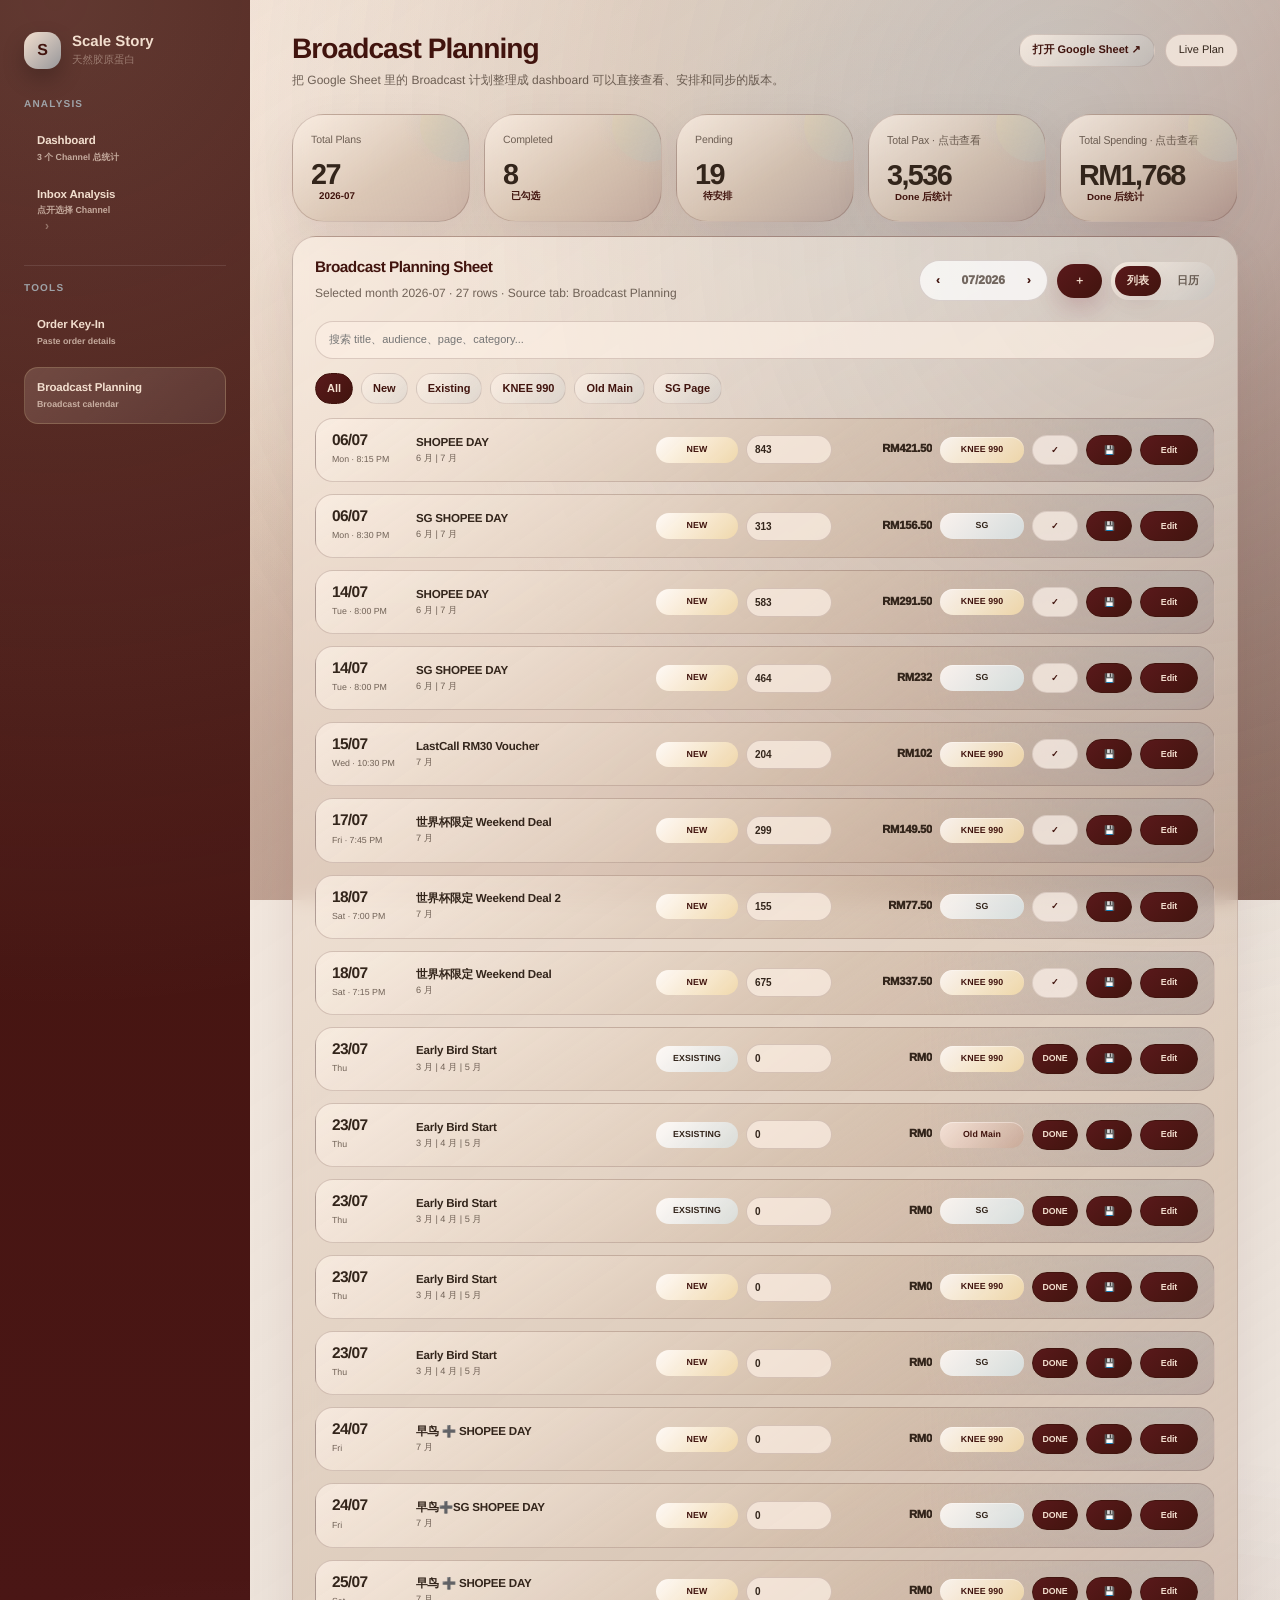
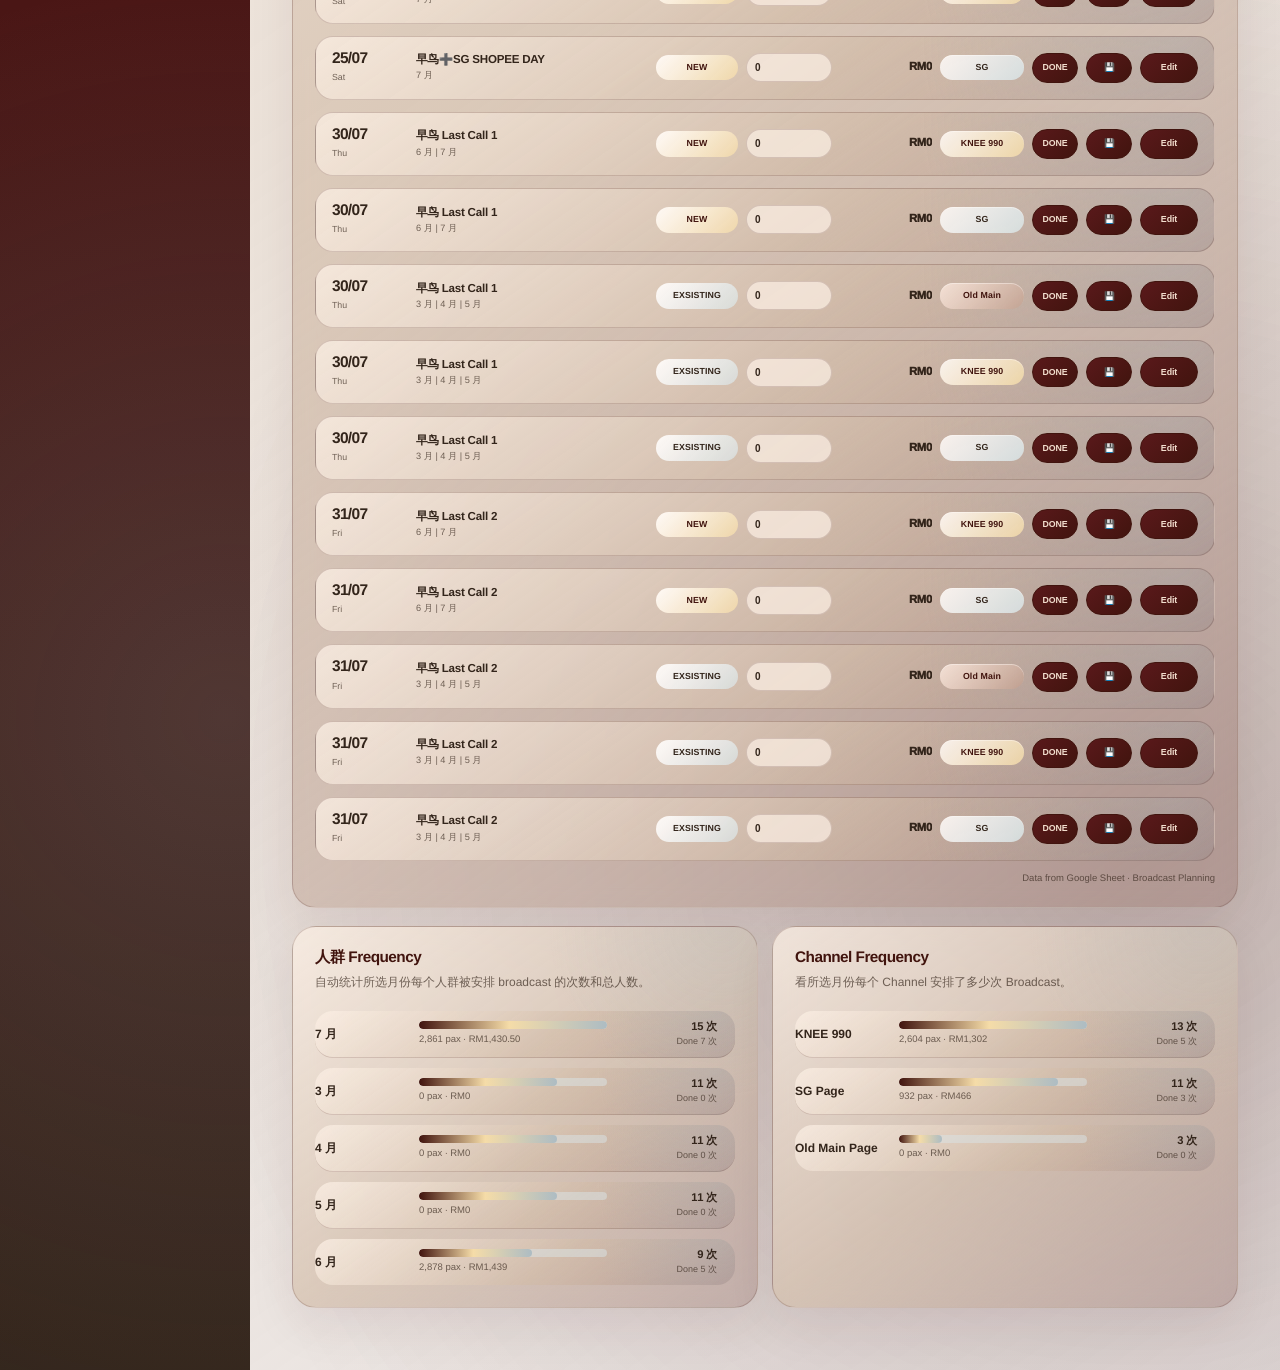
==== commit 36a7638b: "Fix order key-in sheet sync handling" ====
--- a/broadcast-planning-preview.html
+++ b/broadcast-planning-preview.html
@@ -756,7 +756,7 @@
         <div class="channel-list" id="analysisChannels" hidden>
           <a class="side-button" href="http://127.0.0.1:4173/index.html?account=fb108701968299986"><b>Scalestory</b><small>天然胶原蛋白</small></a>
           <a class="side-button" href="http://127.0.0.1:4173/index.html?account=fb1177107122151553"><b>鳞记</b><small>Main Front</small></a>
-          <a class="side-button" href="http://127.0.0.1:4173/index.html?account=fb701760706347255"><b>鳞记 SG</b><small>SG 997 WA</small></a>
+          <a class="side-button" href="http://127.0.0.1:4173/index.html?account=fb701760706347255"><b>鳞记 SG</b><small>SG 715 MC</small></a>
         </div>
       </div>
 
--- a/theme-luxe.css
+++ b/theme-luxe.css
@@ -1149,6 +1149,35 @@
     max-width: 100% !important;
     justify-content: flex-start !important;
   }
+}
+
+/* Broadcast add/edit date picker: keep the calendar layer above the rest of the form. */
+#addPlanPanel,
+#addPlanPanel .form-grid,
+#addPlanPanel .field:has(.date-field-control),
+#editDialog,
+#editDialog .dialog-body,
+#editDialog .form-grid,
+#editDialog .field:has(.date-field-control) {
+  overflow: visible !important;
+}
+
+#addPlanPanel .form-grid:has(.date-popover:not([hidden])) .field,
+#editDialog .form-grid:has(.date-popover:not([hidden])) .field {
+  z-index: 1 !important;
+}
+
+#addPlanPanel .form-grid:has(.date-popover:not([hidden])) .field:has(.date-popover:not([hidden])),
+#editDialog .form-grid:has(.date-popover:not([hidden])) .field:has(.date-popover:not([hidden])) {
+  position: relative !important;
+  z-index: 2147483000 !important;
+  isolation: isolate !important;
+}
+
+#addPlanPanel .date-field-control .date-popover:not([hidden]),
+#editDialog .date-field-control .date-popover:not([hidden]) {
+  z-index: 2147483001 !important;
+  box-shadow: 0 28px 80px rgba(65, 20, 14, 0.28) !important;
 }
 
 /* Final unified date picker + sidebar behaviour pass. */
@@ -1407,7 +1436,7 @@
 }
 
 aside {
-  border-radius: 0 var(--ds-radius-xl) var(--ds-radius-xl) 0 !important;
+  border-radius: 0 !important;
 }
 
 .card,
@@ -1527,6 +1556,161 @@
   border-radius: var(--ds-radius-md) !important;
 }
 
+select.native-select-hidden {
+  position: absolute !important;
+  width: 1px !important;
+  height: 1px !important;
+  opacity: 0 !important;
+  pointer-events: none !important;
+  margin: 0 !important;
+  padding: 0 !important;
+}
+
+.custom-select {
+  position: relative !important;
+  width: 100% !important;
+  z-index: 8 !important;
+}
+
+.custom-select.is-open {
+  z-index: 12000 !important;
+}
+
+.field:has(.custom-select),
+.field:has(.custom-select.is-open),
+.inline > div:has(.custom-select),
+.inline > div:has(.custom-select.is-open),
+.dialog-body:has(.custom-select.is-open),
+.form-grid:has(.custom-select.is-open),
+dialog:has(.custom-select.is-open) {
+  overflow: visible !important;
+}
+
+.field:has(.custom-select.is-open),
+.inline > div:has(.custom-select.is-open) {
+  position: relative !important;
+  z-index: 12000 !important;
+}
+
+.custom-select-button {
+  width: 100% !important;
+  min-height: 46px !important;
+  display: flex !important;
+  align-items: center !important;
+  justify-content: space-between !important;
+  gap: var(--ds-space-3) !important;
+  padding: 11px 14px !important;
+  border: 1px solid rgba(65, 20, 14, 0.16) !important;
+  border-radius: var(--ds-radius-lg) !important;
+  background:
+    linear-gradient(135deg, rgba(255, 250, 247, 0.78), rgba(242, 222, 206, 0.44)) !important;
+  color: var(--ds-espresso) !important;
+  font: inherit !important;
+  font-size: 12px !important;
+  font-weight: 700 !important;
+  text-align: left !important;
+  box-shadow: inset 0 1px 0 rgba(255, 255, 255, 0.58) !important;
+}
+
+.custom-select-button:hover,
+.custom-select.is-open .custom-select-button {
+  border-color: rgba(173, 188, 195, 0.82) !important;
+  background:
+    linear-gradient(135deg, rgba(255, 250, 247, 0.88), rgba(173, 188, 195, 0.26)) !important;
+  box-shadow: 0 0 0 4px rgba(173, 188, 195, 0.18) !important;
+}
+
+.custom-select-value {
+  min-width: 0 !important;
+  overflow: hidden !important;
+  text-overflow: ellipsis !important;
+  white-space: nowrap !important;
+}
+
+.custom-select-chevron {
+  flex: none !important;
+  color: var(--ds-griotte) !important;
+  font-size: 17px !important;
+  line-height: 1 !important;
+  transform: translateY(-1px) !important;
+  transition: transform var(--ds-transition) !important;
+}
+
+.custom-select.is-open .custom-select-chevron {
+  transform: rotate(180deg) translateY(1px) !important;
+}
+
+.custom-select-options {
+  position: absolute !important;
+  left: 0 !important;
+  right: 0 !important;
+  top: calc(100% + 8px) !important;
+  display: grid !important;
+  gap: 6px !important;
+  max-height: 260px !important;
+  overflow: auto !important;
+  padding: 10px !important;
+  border: 1px solid rgba(210, 188, 168, 0.46) !important;
+  border-radius: var(--ds-radius-lg) !important;
+  background:
+    radial-gradient(circle at 18% 8%, rgba(255, 250, 247, 0.95), transparent 36%),
+    linear-gradient(145deg, rgba(242, 222, 206, 0.94), rgba(218, 220, 221, 0.78)) !important;
+  box-shadow: 0 24px 54px rgba(51, 37, 27, 0.22) !important;
+  backdrop-filter: blur(18px) saturate(1.06) !important;
+  opacity: 0 !important;
+  transform: translateY(-5px) scale(0.985) !important;
+  pointer-events: none !important;
+  transition: opacity var(--ds-transition), transform var(--ds-transition) !important;
+}
+
+.custom-select.is-open .custom-select-options {
+  opacity: 1 !important;
+  transform: translateY(0) scale(1) !important;
+  pointer-events: auto !important;
+}
+
+.custom-select-option {
+  width: 100% !important;
+  min-height: 38px !important;
+  display: flex !important;
+  align-items: center !important;
+  justify-content: flex-start !important;
+  padding: 9px 12px !important;
+  border: 0 !important;
+  border-radius: var(--ds-radius-md) !important;
+  background: rgba(255, 250, 247, 0.48) !important;
+  color: var(--ds-espresso) !important;
+  font: inherit !important;
+  font-size: 12px !important;
+  font-weight: 750 !important;
+  text-align: left !important;
+}
+
+.custom-select-option:hover,
+.custom-select-option.is-selected {
+  background:
+    linear-gradient(135deg, rgba(255, 238, 182, 0.82), rgba(173, 188, 195, 0.26)) !important;
+  color: var(--ds-griotte) !important;
+}
+
+main:has(.custom-select.is-open),
+.workspace:has(.custom-select.is-open),
+.card:has(.custom-select.is-open),
+.panel:has(.custom-select.is-open),
+.inline:has(.custom-select.is-open),
+.inline > div:has(.custom-select.is-open),
+.edit-order-grid:has(.custom-select.is-open),
+.edit-order-grid > div:has(.custom-select.is-open),
+.form-panel:has(.custom-select.is-open) {
+  overflow: visible !important;
+  position: relative !important;
+  z-index: 12000 !important;
+}
+
+.custom-select.is-open .custom-select-options {
+  z-index: 99999 !important;
+}
+
 .analysis-date-popover,
 .month-popover,
 .date-popover,
@@ -1537,6 +1721,126 @@
 .detail-item,
 .detail-copy {
   border-radius: var(--ds-radius-lg) !important;
+}
+
+.dialog-head,
+.notice-body,
+.run-body,
+.sheet-target,
+.mini-table th,
+.mini-table td,
+.confirmed-head,
+.panel-head,
+.frequency-row,
+.channel-total-row,
+.empty-orders,
+.order-chip,
+.tag,
+.page-tag,
+.status-pill,
+.day-card,
+.event,
+.plan-row,
+.filter-row button,
+.toggle,
+.toggle button {
+  border-radius: var(--ds-radius-md) !important;
+}
+
+.reminder-item {
+  background: rgba(255, 250, 247, 0.42) !important;
+  border-color: rgba(210, 188, 168, 0.42) !important;
+}
+
+#addPlanPanel .form-grid,
+#editDialog .form-grid {
+  gap: var(--ds-space-4) !important;
+}
+
+#addPlanPanel .field,
+#editDialog .field {
+  padding: var(--ds-space-2) !important;
+  border: 1px solid rgba(210, 188, 168, 0.20) !important;
+  border-radius: var(--ds-radius-lg) !important;
+  background: rgba(255, 250, 247, 0.26) !important;
+  backdrop-filter: blur(8px) !important;
+}
+
+#addPlanPanel .field.compact-select,
+#editDialog .field.compact-select {
+  grid-column: span 1 !important;
+  min-width: 158px !important;
+}
+
+#addPlanPanel .field.channel-select,
+#editDialog .field.channel-select {
+  grid-column: span 2 !important;
+  min-width: 220px !important;
+}
+
+#addPlanPanel .field.channel-select .custom-select-options,
+#editDialog .field.channel-select .custom-select-options {
+  min-width: 190px !important;
+}
+
+#addPlanPanel .field:has(.date-field-control),
+#editDialog .field:has(.date-field-control) {
+  position: relative !important;
+  z-index: 50000 !important;
+}
+
+#addPlanPanel .field:has(.date-field-control .date-popover:not([hidden])),
+#editDialog .field:has(.date-field-control .date-popover:not([hidden])) {
+  z-index: 90000 !important;
+}
+
+#addPlanPanel .date-field-control .date-popover,
+#editDialog .date-field-control .date-popover {
+  z-index: 95000 !important;
+}
+
+#addPlanPanel .field:has(.custom-select),
+#editDialog .field:has(.custom-select),
+#addPlanPanel .audience-field,
+#editDialog .audience-field {
+  position: relative !important;
+  z-index: 20 !important;
+}
+
+#addPlanPanel .field:has(.custom-select.is-open),
+#editDialog .field:has(.custom-select.is-open) {
+  z-index: 80000 !important;
+}
+
+#addPlanPanel .field:has(#smartFill) {
+  padding: var(--ds-space-2) !important;
+  background: transparent !important;
+  border-color: transparent !important;
+  backdrop-filter: none !important;
+}
+
+#addPlanPanel .field input,
+#addPlanPanel .field select,
+#addPlanPanel .field textarea,
+#addPlanPanel .quick-input,
+#editDialog .field input,
+#editDialog .field select,
+#editDialog .field textarea {
+  border-radius: var(--ds-radius-lg) !important;
+  background: rgba(255, 250, 247, 0.54) !important;
+}
+
+#addPlanPanel .audience-picks,
+#editDialog .audience-picks {
+  padding: var(--ds-space-3) !important;
+  border-radius: var(--ds-radius-lg) !important;
+  background: rgba(255, 250, 247, 0.28) !important;
+}
+
+#addPlanPanel .audience-picks label,
+#editDialog .audience-picks label {
+  border-radius: var(--ds-radius-pill) !important;
+  background: rgba(255, 250, 247, 0.68) !important;
 }
 
 .analysis-date-popover .year-row strong,
